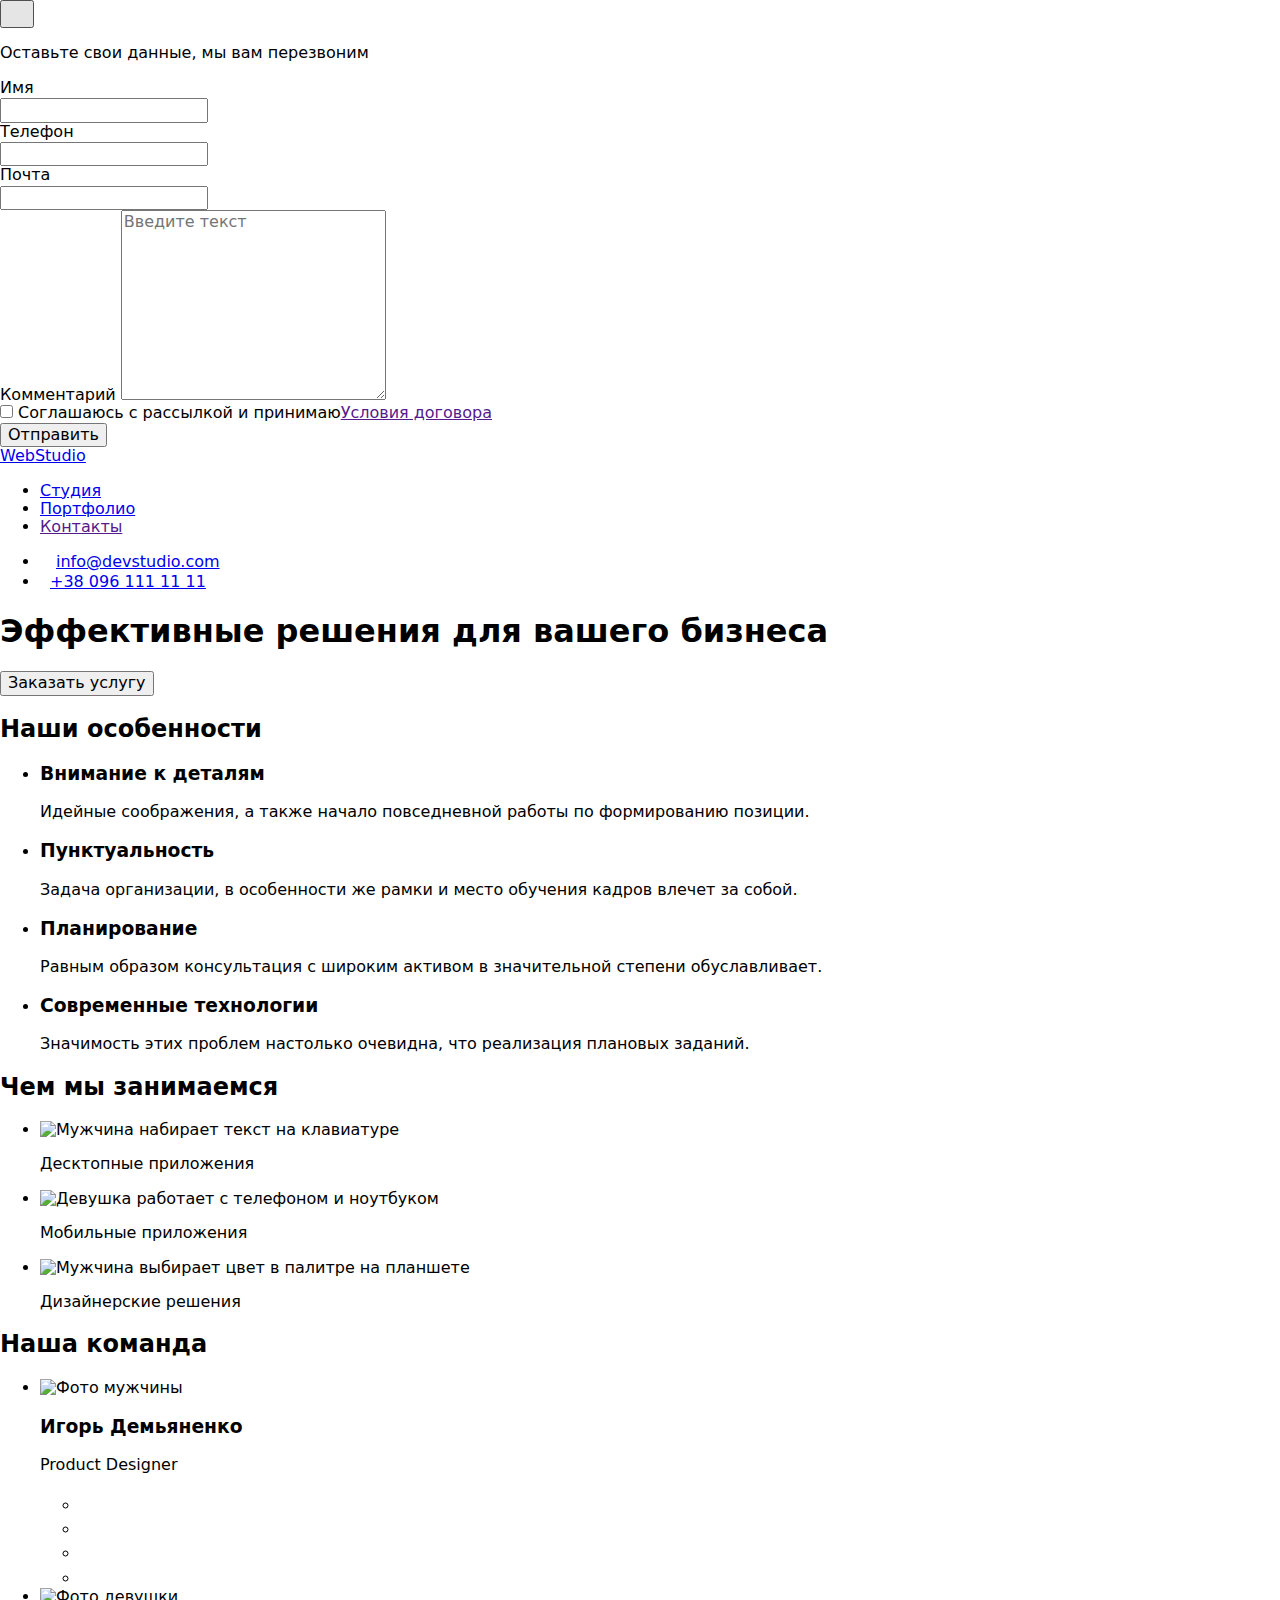
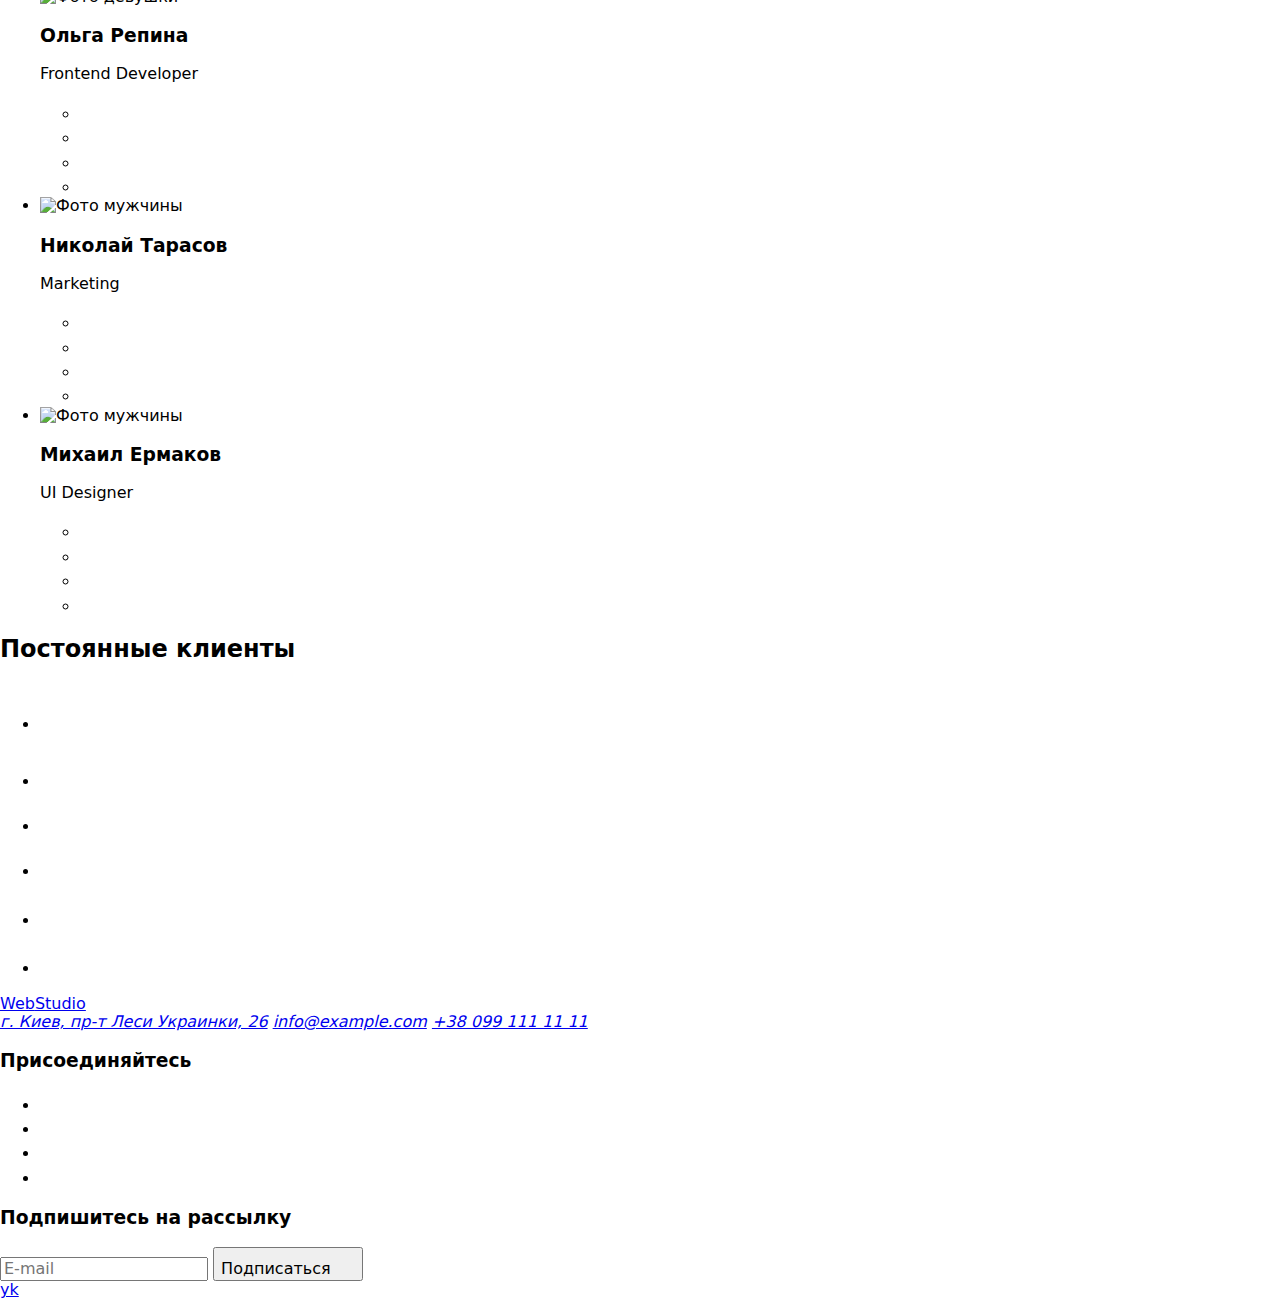
==== index.html @ 89c10aa8 "Add files via upload" ====
<!DOCTYPE html>
<html lang="ru">
  <head>
    <meta charset="UTF-8" />
    <meta http-equiv="X-UA-Compatible" content="IE=edge" />
    <meta name="viewport" content="width=device-width, initial-scale=1.0" />
    <link
      href="https://fonts.googleapis.com/css2?family=Raleway:ital,wght@0,700;1,700&family=Roboto:ital,wght@0,400;0,500;0,700;0,900;1,400;1,500;1,700;1,900&display=swap"
      rel="stylesheet"
    />
    <link
      rel="stylesheet"
      href="https://cdnjs.cloudflare.com/ajax/libs/modern-normalize/1.0.0/modern-normalize.min.css"
    />
    <link rel="stylesheet" href="./css/style.css" />
    <title>WebStudio</title>
  </head>

  <body>
    <div class="backdrop is-hidden" data-modal>
      <div class="modal">
        <button class="modal-button" type="button" data-modal-close>
          <svg class="close-icon" width="18" height="18">
            <use href="./images/modalclose.svg#icon-modalclose-1"></use>
          </svg>
        </button>
        <div class="modal-form-container">
          <p class="modal-form-title">
            Оставьте свои данные, мы вам перезвоним
          </p>
          <form class="modal-form">
            <label
              class="modal-form-name-label modal-form-label"
              for="user-name"
              >Имя</label
            >
            <div class="modal-form-name-input-container">
              <input
                class="modal-form-name-input modal-form-input"
                type="text"
                name="name"
                id="user-name"
                autocomplete="on"
              />
              <svg class="modal-form-name-icon" width="18" height="18">
                <use href="./images/icons.svg#icon-person-black"></use>
              </svg>
            </div>
            <label class="modal-form-tel-label modal-form-label" for="user-tel"
              >Телефон</label
            >
            <div class="modal-form-tel-input-container">
              <input
                class="modal-form-tel-input modal-form-input"
                type="tel"
                name="tel"
                id="user-tel"
                autocomplete="on"
              />
              <svg class="modal-form-tel-icon" width="18" height="18">
                <use href="./images/icons.svg#icon-phone-black"></use>
              </svg>
            </div>
            <label
              class="modal-form-mail-label modal-form-label"
              for="user-mail"
              >Почта</label
            >
            <div class="modal-form-mail-input-container">
              <input
                class="modal-form-mail-input modal-form-input"
                type="email"
                name="email"
                id="user-mail"
                autocomplete="on"
              />
              <svg class="modal-form-mail-icon" width="18" height="18">
                <use href="./images/icons.svg#icon-email-black"></use>
              </svg>
            </div>

            <label
              class="modal-form-comment-label modal-form-label"
              for="user-comment"
              >Комментарий</label
            >
            <textarea
              class="modal-form-comment-area modal-form-input"
              name="comment"
              id="user-comment"
              cols="30"
              rows="10"
              placeholder="Введите текст"
            ></textarea>
            <div class="modal-form-policy-container">
              <input
                class="modal-form-policy-checkbox"
                type="checkbox"
                name="policy"
                id="policy"
              />
              <label class="modal-form-policy-label" for="policy"
                >Соглашаюсь с рассылкой и принимаю<a
                  class="modal-form-policy-link"
                  href=""
                  >Условия договора</a
                ></label
              >
            </div>
            <button class="modal-button-submit" type="submit">Отправить</button>
          </form>
        </div>
      </div>
    </div>
    <!--Header-->
    <header class="top-header">
      <div class="container top-header-container">
        <nav class="nav-position">
          <a class="logo link-decoration" href="./index.html"
            ><span class="logo-web">Web</span>Studio</a
          >

          <ul class="site-nav ul-style">
            <li class="site-nav-item">
              <a
                class="site-nav-link studia-link-menu current link-decoration"
                href="./index.html"
                >Студия</a
              >
            </li>
            <li class="site-nav-item">
              <a
                class="site-nav-link portfolio-link-menu link-decoration"
                href="./portfolio.html"
                >Портфолио</a
              >
            </li>
            <li class="site-nav-item">
              <a
                class="site-nav-link contacts-link-menu link-decoration"
                href=""
                >Контакты</a
              >
            </li>
          </ul>
        </nav>
        <ul class="contacts-header ul-style">
          <li class="contacts-header-item">
            <a
              class="contacts-link link-decoration"
              href="mailto:info@devstudio.com"
              ><svg class="icon-envelope" width="16px" height="12px">
                <use href="./images/icons.svg#icon-envelope"></use></svg
              >info@devstudio.com</a
            >
          </li>
          <li class="contacts-header-item">
            <a class="contacts-link link-decoration" href="tel:+380961111111"
              ><svg class="icon-envelope" width="10px" height="16px">
                <use href="./images/icons.svg#icon-smartphone"></use></svg
              >+38 096 111 11 11</a
            >
          </li>
        </ul>
      </div>
    </header>

    <main>
      <!--Hero-->

      <div class="solutions-format">
        <section class="solutions section">
          <div class="container">
            <h1 class="solutions-title">
              Эффективные решения для вашего бизнеса
            </h1>
            <button class="order-button" type="button" data-modal-open>
              Заказать услугу
            </button>
          </div>
        </section>
      </div>

      <!--Наши особенности-->

      <section class="our-features section">
        <div class="container">
          <!--Скрытый заголовок-->
          <h2 class="hidden-title">Наши особенности</h2>
          <ul class="our-features-list ul-style">
            <li class="features-list-item antenna-icon">
              <h3 class="features-list-title">Внимание к деталям</h3>
              <p class="features-list-description">
                Идейные соображения, а также начало повседневной работы по
                формированию позиции.
              </p>
            </li>
            <li class="features-list-item clock-icon">
              <h3 class="features-list-title">Пунктуальность</h3>
              <p class="features-list-description">
                Задача организации, в особенности же рамки и место обучения
                кадров влечет за собой.
              </p>
            </li>
            <li class="features-list-item diagram-icon">
              <h3 class="features-list-title">Планирование</h3>
              <p class="features-list-description">
                Равным образом консультация с широким активом в значительной
                степени обуславливает.
              </p>
            </li>
            <li class="features-list-item astronaut-icon">
              <h3 class="features-list-title">Современные технологии</h3>
              <p class="features-list-description">
                Значимость этих проблем настолько очевидна, что реализация
                плановых заданий.
              </p>
            </li>
          </ul>
        </div>
      </section>

      <!--Чем мы занимаемся-->
      <section class="we-doing section">
        <div class="container">
          <h2 class="we-doing-title">Чем мы занимаемся</h2>
          <ul class="we-doing-examples ul-style">
            <li class="we-doing-item">
              <img
                class="we-doing-img"
                src="./images/box1.jpg"
                alt="Мужчина набирает текст на клавиатуре"
                width="370"
              />
              <p class="we-doing-label desktop-label">Десктопные приложения</p>
            </li>
            <li class="we-doing-item">
              <img
                class="we-doing-img"
                src="./images/box2.jpg"
                alt="Девушка работает с телефоном и ноутбуком"
                width="370"
              />
              <p class="we-doing-label mobile-label">Мобильные приложения</p>
            </li>
            <li class="we-doing-item">
              <img
                class="we-doing-img"
                src="./images/box3.jpg"
                alt="Мужчина выбирает цвет в палитре на планшете"
                width="370"
              />
              <p class="we-doing-label design-label">Дизайнерские решения</p>
            </li>
          </ul>
        </div>
      </section>

      <!--Наша команда-->
      <section class="our-team section">
        <div class="container">
          <h2 class="our-team-title">Наша команда</h2>

          <ul class="our-team-list ul-style">
            <li class="our-team-item">
              <img
                class="our-team-img"
                src="./images/img1.jpg"
                alt="Фото мужчины"
                width="270"
              />
              <div class="team-person-container">
                <h3 class="team-person">Игорь Демьяненко</h3>
                <p lang="en" class="team-position">Product Designer</p>
              </div>
              <div class="team-social-container">
                <ul class="team-social-list ul-style">
                  <li class="team-social-item">
                    <a class="team-social-link" href=""
                      ><svg class="icon-instagram" width="20px" height="20px">
                        <use
                          href="./images/icons.svg#icon-instagram"
                        ></use></svg
                    ></a>
                  </li>
                  <li class="team-social-item">
                    <a class="team-social-link" href=""
                      ><svg class="icon-twitter" width="20px" height="20px">
                        <use href="./images/icons.svg#icon-twitter"></use></svg
                    ></a>
                  </li>
                  <li class="team-social-item">
                    <a class="team-social-link" href=""
                      ><svg class="icon-facebook" width="20px" height="20px">
                        <use href="./images/icons.svg#icon-facebook"></use></svg
                    ></a>
                  </li>
                  <li class="team-social-item">
                    <a class="team-social-link" href=""
                      ><svg class="icon-linkedin" width="20px" height="20px">
                        <use href="./images/icons.svg#icon-linkedin"></use></svg
                    ></a>
                  </li>
                </ul>
              </div>
            </li>
            <li class="our-team-item">
              <img
                class="our-team-img"
                src="./images/img2.jpg"
                alt="Фото девушки"
                width="270"
              />
              <div class="team-person-container">
                <h3 class="team-person">Ольга Репина</h3>
                <p lang="en" class="team-position">Frontend Developer</p>
              </div>
              <div class="team-social-container">
                <ul class="team-social-list ul-style">
                  <li class="team-social-item">
                    <a class="team-social-link" href=""
                      ><svg class="icon-instagram" width="20px" height="20px">
                        <use
                          href="./images/icons.svg#icon-instagram"
                        ></use></svg
                    ></a>
                  </li>
                  <li class="team-social-item">
                    <a class="team-social-link" href=""
                      ><svg class="icon-twitter" width="20px" height="20px">
                        <use href="./images/icons.svg#icon-twitter"></use></svg
                    ></a>
                  </li>
                  <li class="team-social-item">
                    <a class="team-social-link" href=""
                      ><svg class="icon-facebook" width="20px" height="20px">
                        <use href="./images/icons.svg#icon-facebook"></use></svg
                    ></a>
                  </li>
                  <li class="team-social-item">
                    <a class="team-social-link" href=""
                      ><svg class="icon-linkedin" width="20px" height="20px">
                        <use href="./images/icons.svg#icon-linkedin"></use></svg
                    ></a>
                  </li>
                </ul>
              </div>
            </li>
            <li class="our-team-item">
              <img
                class="our-team-img"
                src="./images/img3.jpg"
                alt="Фото мужчины"
                width="270"
              />
              <div class="team-person-container">
                <h3 class="team-person">Николай Тарасов</h3>
                <p lang="en" class="team-position">Marketing</p>
              </div>
              <div class="team-social-container">
                <ul class="team-social-list ul-style">
                  <li class="team-social-item">
                    <a class="team-social-link" href=""
                      ><svg class="icon-instagram" width="20px" height="20px">
                        <use
                          href="./images/icons.svg#icon-instagram"
                        ></use></svg
                    ></a>
                  </li>
                  <li class="team-social-item">
                    <a class="team-social-link" href=""
                      ><svg class="icon-twitter" width="20px" height="20px">
                        <use href="./images/icons.svg#icon-twitter"></use></svg
                    ></a>
                  </li>
                  <li class="team-social-item">
                    <a class="team-social-link" href=""
                      ><svg class="icon-facebook" width="20px" height="20px">
                        <use href="./images/icons.svg#icon-facebook"></use></svg
                    ></a>
                  </li>
                  <li class="team-social-item">
                    <a class="team-social-link" href=""
                      ><svg class="icon-linkedin" width="20px" height="20px">
                        <use href="./images/icons.svg#icon-linkedin"></use></svg
                    ></a>
                  </li>
                </ul>
              </div>
            </li>
            <li class="our-team-item">
              <img
                class="our-team-img"
                src="./images/img4.jpg"
                alt="Фото мужчины"
                width="270"
              />
              <div class="team-person-container">
                <h3 class="team-person">Михаил Ермаков</h3>
                <p lang="en" class="team-position">UI Designer</p>
              </div>
              <div class="team-social-container">
                <ul class="team-social-list ul-style">
                  <li class="team-social-item">
                    <a class="team-social-link" href=""
                      ><svg class="icon-instagram" width="20px" height="20px">
                        <use
                          href="./images/icons.svg#icon-instagram"
                        ></use></svg
                    ></a>
                  </li>
                  <li class="team-social-item">
                    <a class="team-social-link" href=""
                      ><svg class="icon-twitter" width="20px" height="20px">
                        <use href="./images/icons.svg#icon-twitter"></use></svg
                    ></a>
                  </li>
                  <li class="team-social-item">
                    <a class="team-social-link" href=""
                      ><svg class="icon-facebook" width="20px" height="20px">
                        <use href="./images/icons.svg#icon-facebook"></use></svg
                    ></a>
                  </li>
                  <li class="team-social-item">
                    <a class="team-social-link" href=""
                      ><svg class="icon-linkedin" width="20px" height="20px">
                        <use href="./images/icons.svg#icon-linkedin"></use></svg
                    ></a>
                  </li>
                </ul>
              </div>
            </li>
          </ul>
        </div>
      </section>

      <!-- Постоянные клиенты -->
      <section class="our-clients section">
        <div class="container">
          <h2 class="our-clients-title">Постоянные клиенты</h2>
          <ul class="our-clients-list ul-style">
            <li class="our-clients-item">
              <a class="our-clients-link link-decoration" href=""
                ><svg class="icon-company" width="41px" height="47px">
                  <use href="./images/icons.svg#icon-company"></use></svg
              ></a>
            </li>
            <li class="our-clients-item">
              <a class="our-clients-link link-decoration" href=""
                ><svg class="icon-company2" width="40" height="52">
                  <use href="./images/icons.svg#icon-company2"></use></svg
              ></a>
            </li>
            <li class="our-clients-item">
              <a class="our-clients-link link-decoration" href=""
                ><svg class="icon-company3" width="43" height="41">
                  <use href="./images/icons.svg#icon-company3"></use></svg
              ></a>
            </li>
            <li class="our-clients-item">
              <a class="our-clients-link link-decoration" href=""
                ><svg class="icon-company4" width="84" height="40">
                  <use href="./images/icons.svg#icon-company4"></use></svg
              ></a>
            </li>
            <li class="our-clients-item">
              <a class="our-clients-link link-decoration" href=""
                ><svg class="icon-company5" width="62" height="45">
                  <use href="./images/icons.svg#icon-company5"></use></svg
              ></a>
            </li>
            <li class="our-clients-item">
              <a class="our-clients-link link-decoration" href=""
                ><svg class="icon-company6" width="94" height="44">
                  <use href="./images/icons.svg#icon-company6"></use></svg
              ></a>
            </li>
          </ul>
        </div>
      </section>
    </main>

    <!--Footer-->
    <footer class="page-footer">
      <div class="container flex-footer">
        <div>
          <a class="logo-footer link-decoration" href="./index.html"
            ><span class="logo-web">Web</span>Studio</a
          >
          <address class="adress">
            <!--Ссылка на карту-->
            <a
              class="footer-contacts link-decoration"
              href="https://goo.gl/maps/Xikcf6HpzXLj2j496"
              target="_blank"
              rel="noopener noreferrer"
              >г. Киев, пр-т Леси Украинки, 26</a
            >

            <a
              class="footer-contacts footer-link link-decoration"
              href="mailto:info@example.com"
              >info@example.com</a
            >

            <a
              class="footer-contacts footer-link link-decoration"
              href="tel:+380991111111"
              >+38 099 111 11 11</a
            >
          </address>
        </div>
        <div class="social-footer">
          <h3 class="social-footer-title">Присоединяйтесь</h3>
          <ul class="social-footer-list ul-style">
            <li class="social-footer-item">
              <a class="social-footer-link link-decoration" href=""
                ><svg class="icon-instagram" width="20px" height="20px">
                  <use href="./images/icons.svg#icon-instagram"></use></svg
              ></a>
            </li>
            <li class="social-footer-item">
              <a class="social-footer-link link-decoration" href=""
                ><svg class="icon-twitter" width="20px" height="20px">
                  <use href="./images/icons.svg#icon-twitter"></use></svg
              ></a>
            </li>
            <li class="social-footer-item">
              <a class="social-footer-link link-decoration" href=""
                ><svg class="icon-facebook" width="20px" height="20px">
                  <use href="./images/icons.svg#icon-facebook"></use></svg
              ></a>
            </li>
            <li class="social-footer-item">
              <a class="social-footer-link link-decoration" href=""
                ><svg class="icon-linkedin" width="20px" height="20px">
                  <use href="./images/icons.svg#icon-linkedin"></use></svg
              ></a>
            </li>
          </ul>
        </div>
        <div class="subscribe-footer-container">
          <h3 class="subscribe-footer-title">Подпишитесь на рассылку</h3>
          <div class="subscribe-form-container">
            <form class="subscribe-form">
              <input
                class="subscribe-input-form"
                type="email"
                name="email"
                id="email"
                placeholder="E-mail"
              />
              <button class="subscribe-button" type="submit">
                Подписаться<svg class="icon-send" width="24" height="24">
                  <use href="./images/icons.svg#icon-icon-send"></use>
                </svg>
              </button>
            </form>
          </div>
        </div>
      </div>

      <div class="yk">
        <a
          class="yk-txt"
          href="https://www.instagram.com/y.k.88/"
          target="_blank"
          rel="noopener noreferrer"
          >yk</a
        >
      </div>
    </footer>
    <script src="./js/modal.js"></script>
  </body>
</html>
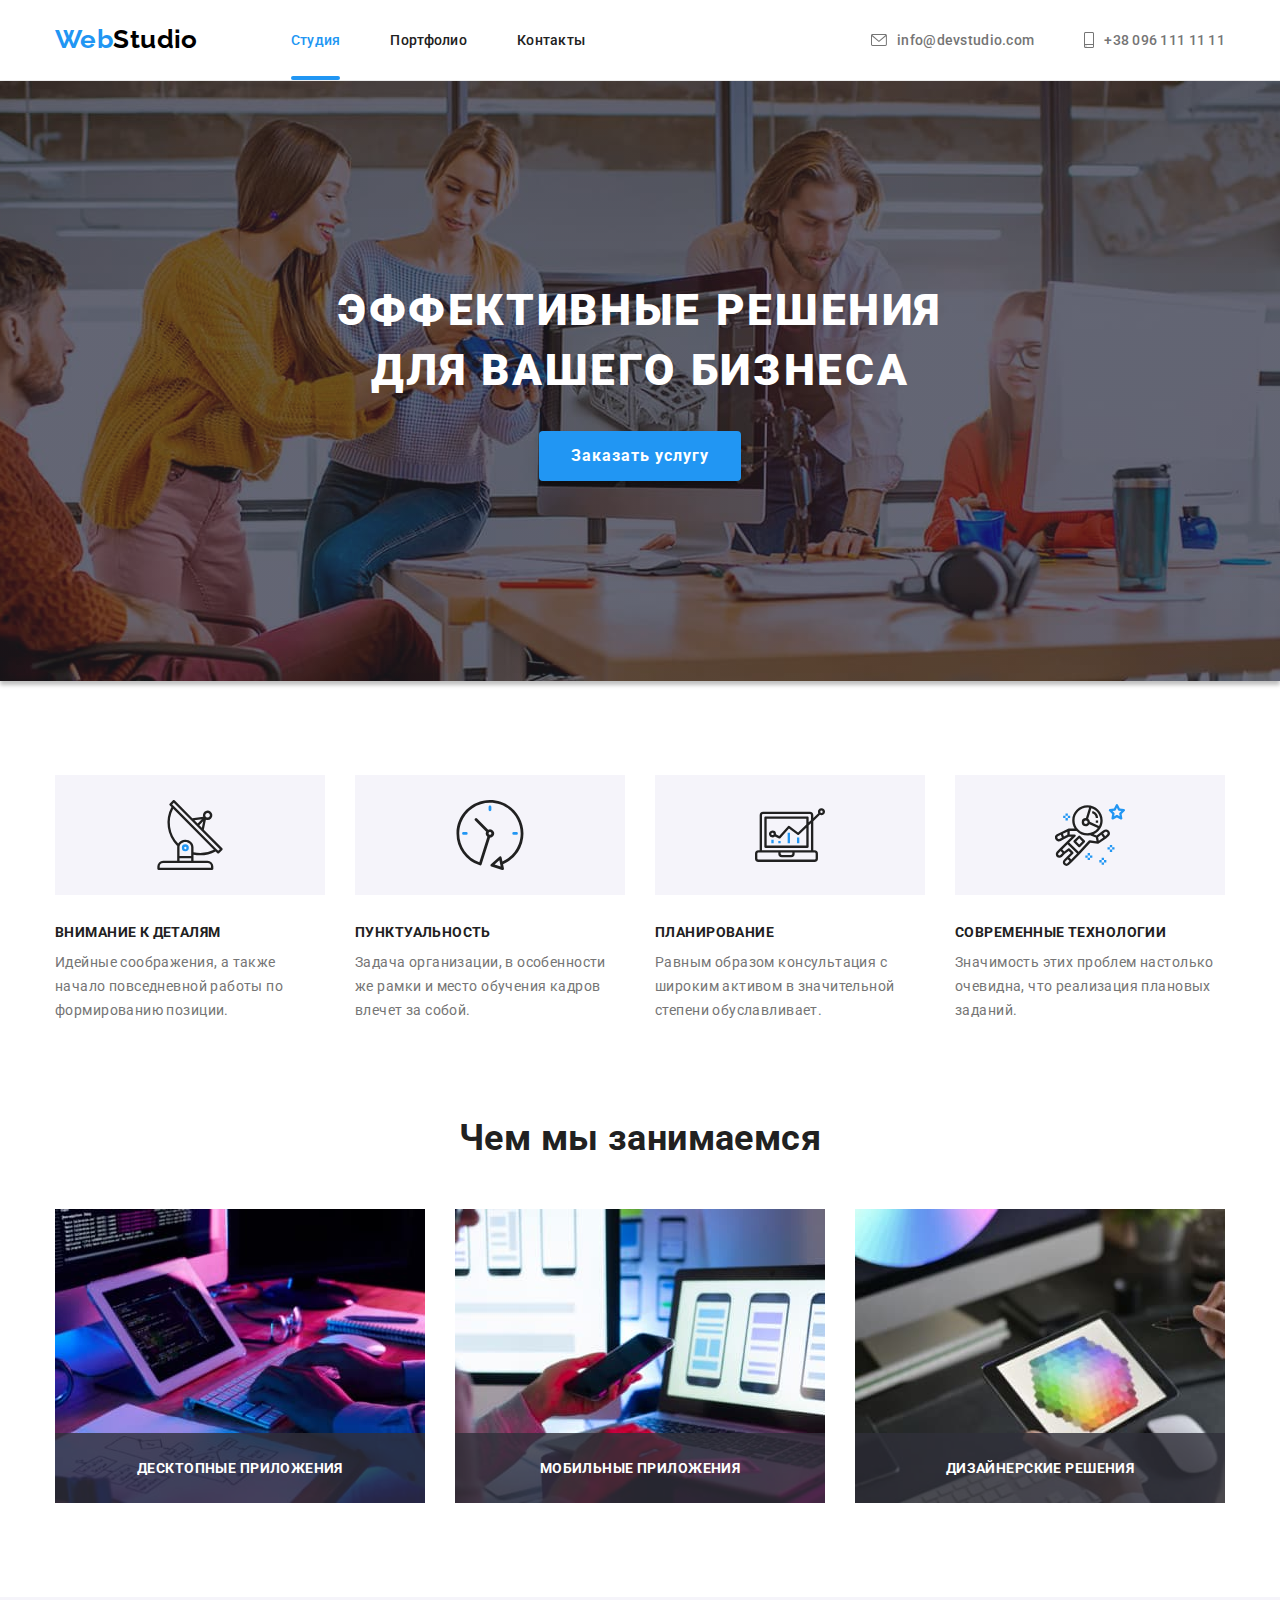
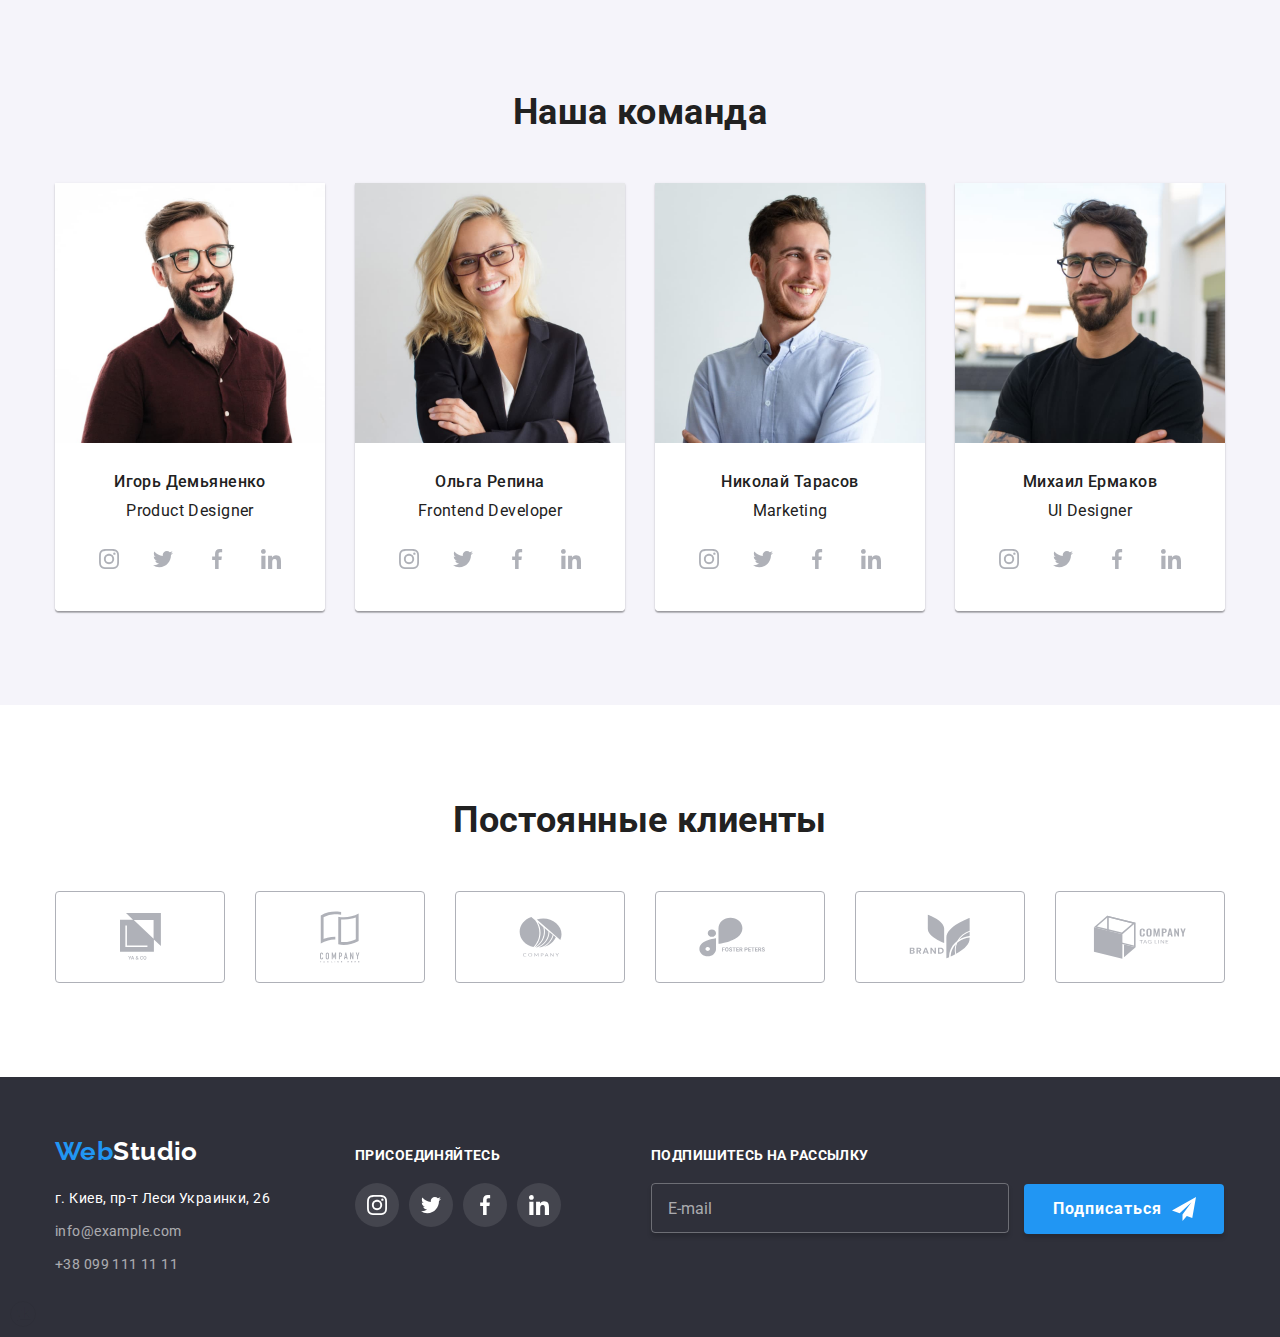
==== commit 53f4eeaf: "Добавляет элементы сасс" ====
--- a/index.html
+++ b/index.html
@@ -19,73 +19,77 @@
   <body>
     <div class="backdrop is-hidden" data-modal>
       <div class="modal">
-        <button class="modal-button" type="button" data-modal-close>
-          <svg class="close-icon" width="18" height="18">
+        <button
+          class="modal-button modal__button"
+          type="button"
+          data-modal-close
+        >
+          <svg class="close-icon modal__icon--close" width="18" height="18">
             <use href="./images/modalclose.svg#icon-modalclose-1"></use>
           </svg>
         </button>
         <div class="modal-form-container">
-          <p class="modal-form-title">
-            Оставьте свои данные, мы вам перезвоним
-          </p>
           <form class="modal-form">
+            <p class="modal-form-title modal-form__title">
+              Оставьте свои данные, мы вам перезвоним
+            </p>
             <label
-              class="modal-form-name-label modal-form-label"
+              class="modal-form-name-label modal-form-label modal-form__label"
               for="user-name"
               >Имя</label
             >
             <div class="modal-form-name-input-container">
               <input
-                class="modal-form-name-input modal-form-input"
+                class="modal-form-name-input modal-form-input modal-form__input"
                 type="text"
                 name="name"
                 id="user-name"
                 autocomplete="on"
               />
-              <svg class="modal-form-name-icon" width="18" height="18">
+              <svg class="modal-form-name-icon modal-form__icon" width="18" height="18">
                 <use href="./images/icons.svg#icon-person-black"></use>
               </svg>
             </div>
-            <label class="modal-form-tel-label modal-form-label" for="user-tel"
+            <label class="modal-form-tel-label modal-form-label modal-form__label" for="user-tel"
               >Телефон</label
             >
             <div class="modal-form-tel-input-container">
               <input
-                class="modal-form-tel-input modal-form-input"
+                class="modal-form-tel-input modal-form-input modal-form__input"
                 type="tel"
                 name="tel"
                 id="user-tel"
                 autocomplete="on"
               />
-              <svg class="modal-form-tel-icon" width="18" height="18">
+              <svg class="modal-form-tel-icon modal-form__icon" width="18" height="18">
                 <use href="./images/icons.svg#icon-phone-black"></use>
               </svg>
             </div>
             <label
-              class="modal-form-mail-label modal-form-label"
+              class="modal-form-mail-label modal-form-label modal-form__label"
               for="user-mail"
               >Почта</label
             >
             <div class="modal-form-mail-input-container">
               <input
-                class="modal-form-mail-input modal-form-input"
+                class="modal-form-mail-input modal-form-input modal-form__input"
                 type="email"
                 name="email"
                 id="user-mail"
                 autocomplete="on"
               />
-              <svg class="modal-form-mail-icon" width="18" height="18">
+              <svg class="modal-form-mail-icon modal-form__icon" width="18" height="18">
                 <use href="./images/icons.svg#icon-email-black"></use>
               </svg>
             </div>
 
             <label
-              class="modal-form-comment-label modal-form-label"
+              class="modal-form-comment-label modal-form-label modal-form__label"
               for="user-comment"
               >Комментарий</label
             >
             <textarea
-              class="modal-form-comment-area modal-form-input"
+              class="modal-form-comment-area modal-form-input modal-form__input"
               name="comment"
               id="user-comment"
               cols="30"
@@ -94,7 +98,7 @@
             ></textarea>
             <div class="modal-form-policy-container">
               <input
-                class="modal-form-policy-checkbox"
+                class="modal-form-policy-checkbox modal-form__input"
                 type="checkbox"
                 name="policy"
                 id="policy"
--- a/css/style.css
+++ b/css/style.css
@@ -0,0 +1,998 @@
+:root {
+  --main-color: #212121;
+  --logoweb: #2196f3;
+  --logo: #000;
+  --secondary-bg-color: #2f303a;
+  --background-color: #ffffff;
+  --text-color: #757575;
+  --secondary-text-color: #ffffff;
+  --text-link-selection: #2196f3;
+  --button: #2196f3;
+  --button-bg: #f5f4fa;
+  --secondary-font-family: 'Raleway', sans-serif;
+}
+
+/* Цвет основного текста  #212121 */
+/* Вторичный цвет текста #757575 #FFFFFF */
+/* Цвет лого #000000 #2196f3 */
+/* Цвет выделения и кнопок #2196f3 */
+.yk {
+  position: absolute;
+  bottom: 10px;
+  left: 10px;
+  display: flex;
+  align-items: center;
+  justify-content: center;
+  width: 26px;
+  height: 26px;
+  background-color: transparent;
+  border-radius: 50%;
+  border: 1px solid rgba(0, 0, 0, 0.03);
+}
+.yk-txt {
+  color: rgba(0, 0, 0, 0.03);
+}
+body {
+  font-family: 'Roboto', sans-serif;
+  color: var(--main-color);
+  font-size: 14px;
+  line-height: 1.17;
+  letter-spacing: 0.03em;
+}
+h1,
+h2,
+h3,
+h4,
+p,
+ul {
+  padding: 0;
+  margin: 0;
+}
+
+.ul-style {
+  list-style: none;
+}
+.link-decoration {
+  text-decoration: none;
+}
+
+.container {
+  width: 1200px;
+  padding-left: 15px;
+  padding-right: 15px;
+  margin: auto auto;
+}
+.section {
+  padding-top: 94px;
+  padding-bottom: 94px;
+}
+
+.hidden-title {
+  display: none;
+}
+@keyframes blue-line-header {
+  0% {
+    opacity: 0;
+  }
+  100% {
+    opacity: 1;
+  }
+}
+/* =================================Секции Header================================== */
+.logo,
+.logo-footer {
+  font-family: var(--secondary-font-family);
+  font-weight: 700;
+  font-size: 26px;
+  line-height: 1.15;
+}
+
+.logo-web {
+  color: var(--logoweb);
+}
+.logo {
+  color: var(--logo);
+  padding-top: 25px;
+  padding-bottom: 25px;
+  margin-right: 93px;
+}
+
+.site-nav-link.current {
+  color: var(--text-link-selection);
+}
+.site-nav-link.studia-link-menu.current::after {
+  content: '';
+  display: block;
+  position: absolute;
+  bottom: 0;
+  left: 0;
+  background-color: var(--text-link-selection);
+  width: 49px;
+  height: 4px;
+  border: 0;
+  border-radius: 2px;
+  animation: blue-line-header 300ms linear;
+}
+.site-nav-link.portfolio-link-menu.current::after {
+  content: '';
+  display: block;
+  position: absolute;
+  bottom: 0;
+  left: 0;
+  background-color: var(--text-link-selection);
+  width: 77px;
+  height: 4px;
+  border: 0;
+  border-radius: 2px;
+  animation: blue-line-header 300ms linear;
+}
+.site-nav-link.contacts-link-menu.current::after {
+  content: '';
+  display: block;
+  position: absolute;
+  bottom: 0;
+  left: 0;
+  background-color: var(--text-link-selection);
+  width: 77px;
+  height: 4px;
+  border: 0;
+  border-radius: 2px;
+  animation: blue-line-header 300ms linear;
+}
+
+.site-nav-link:hover,
+.contacts-link:hover,
+.site-nav-link:focus,
+.contacts-link:focus {
+  color: var(--text-link-selection);
+}
+
+.site-nav-link,
+.contacts-link {
+  font-weight: 500;
+  letter-spacing: 0.02em;
+  transition: color 250ms cubic-bezier(0.4, 0, 0.2, 1);
+}
+.site-nav-link {
+  color: var(--main-color);
+  position: relative;
+}
+
+.contacts-link {
+  color: var(--text-color);
+}
+.top-header {
+  border-bottom: 1px solid #ececec;
+}
+.top-header-container {
+  display: flex;
+  align-items: center;
+}
+.nav-position {
+  display: flex;
+  align-items: center;
+}
+.site-nav {
+  display: flex;
+  align-items: center;
+}
+.site-nav-link {
+  padding-top: 32px;
+  padding-bottom: 32px;
+}
+.contacts-header {
+  display: flex;
+  align-items: center;
+}
+
+.contacts-link {
+  padding-top: 32px;
+  padding-bottom: 32px;
+  display: flex;
+  align-items: center;
+}
+
+.site-nav-item:not(:last-child),
+.contacts-header-item:not(:last-child) {
+  margin-right: 50px;
+}
+.nav-position {
+  margin-right: auto;
+}
+.icon-envelope,
+.icon-smartphone {
+  fill: #757575;
+  margin-right: 10px;
+  transition: fill 250ms cubic-bezier(0.4, 0, 0.2, 1);
+}
+.contacts-link:hover .icon-envelope,
+.contacts-link:focus .icon-envelope,
+.contacts-link:focus .icon-smartphone,
+.contacts-link:hover .icon-smartphone {
+  fill: var(--text-link-selection);
+}
+
+/* ==============================================Footer ===================================*/
+.footer-contacts {
+  color: var(--secondary-text-color);
+  font-style: normal;
+  line-height: 1.71;
+}
+.footer-link {
+  opacity: 60%;
+}
+.page-footer {
+  position: relative;
+  background-color: var(--secondary-bg-color);
+  padding-top: 60px;
+  padding-bottom: 60px;
+}
+.logo-footer {
+  color: var(--secondary-text-color);
+}
+.logo-footer {
+  display: block;
+  margin-bottom: 20px;
+}
+.adress {
+  width: 230px;
+}
+.footer-contacts {
+  display: block;
+}
+.footer-contacts:not(:last-child) {
+  margin-bottom: 9px;
+}
+.social-footer-title,
+.subscribe-footer-title {
+  text-transform: uppercase;
+  color: #ffffff;
+  font-size: 14px;
+  margin-bottom: 20px;
+}
+.social-footer {
+  min-width: 206px;
+  margin-left: 70px;
+  /* padding-top: 12px; */
+}
+.social-footer-list {
+  display: flex;
+}
+.flex-footer {
+  display: flex;
+  align-items: baseline;
+}
+.icon-instagram,
+.icon-twitter,
+.icon-facebook,
+.icon-linkedin {
+  fill: #ffffff;
+}
+
+.social-footer-link {
+  width: 44px;
+  height: 44px;
+  background-color: #ffffff1a;
+  border: 0;
+  border-radius: 50%;
+  display: flex;
+  align-items: center;
+  justify-content: center;
+  transition: background-color 250ms cubic-bezier(0.4, 0, 0.2, 1);
+}
+.social-footer-link:hover,
+.social-footer-link:focus {
+  background-color: #2196f3;
+}
+.social-footer-item:not(:last-child) {
+  margin-right: 10px;
+}
+.subscribe-footer-container {
+  margin-left: 90px;
+}
+.subscribe-input-form {
+  width: 358px;
+  height: 50px;
+  border: 1px solid rgba(255, 255, 255, 0.3);
+  border-radius: 4px;
+  color: var(--secondary-text-color);
+  font-size: 16px;
+  line-height: 1.25;
+  background-color: rgba(33, 150, 243, 0);
+  padding-left: 16px;
+  margin-right: 12px;
+  box-shadow: 0px 4px 4px 0px rgba(0, 0, 0, 0.15);
+}
+.subscribe-input-form::placeholder {
+  color: rgba(255, 255, 255, 0.6);
+}
+.subscribe-input-form:hover,
+.subscribe-input-form:focus {
+  outline: none;
+}
+.subscribe-button {
+  display: inline-flex;
+  align-items: center;
+  justify-content: center;
+  width: 200px;
+  height: 50px;
+  background-color: var(--button);
+  color: var(--secondary-text-color);
+  text-align: center;
+  font-family: Roboto;
+  font-size: 16px;
+  font-weight: 700;
+  line-height: 1.87;
+  letter-spacing: 0.06em;
+  border: 0;
+  border-radius: 4px;
+  box-shadow: 0px 4px 4px 0px rgba(0, 0, 0, 0.15);
+  cursor: pointer;
+  transition: background-color 250ms cubic-bezier(0.4, 0, 0.2, 1);
+}
+.subscribe-button:hover,
+.subscribe-button:focus {
+  background-color: #188ce8;
+}
+.icon-send {
+  fill: rgba(255, 255, 255, 1);
+  margin-left: 10px;
+}
+
+/* ========================================Hero============================================= */
+/* ++++++++++BACKDROP MODAL +++++++++*/
+.backdrop {
+  position: fixed;
+  top: 0;
+  left: 0;
+  width: 100%;
+  height: 100%;
+  background-color: rgba(0, 0, 0, 0.2);
+  z-index: 50;
+  opacity: 1;
+  visibility: visible;
+  pointer-events: auto;
+  transition: opacity 250ms linear, visibility 250ms linear;
+}
+.backdrop.is-hidden {
+  opacity: 0;
+  visibility: hidden;
+  pointer-events: none;
+}
+.close-icon {
+  fill: #000000;
+  transition: fill 250ms cubic-bezier(0.4, 0, 0.2, 1);
+}
+.modal-button {
+  position: absolute;
+  display: flex;
+  align-items: center;
+  justify-content: center;
+  cursor: pointer;
+  border: 1px solid rgba(0, 0, 0, 0.1);
+  background-color: var(--background-color);
+  width: 30px;
+  height: 30px;
+  border-radius: 50%;
+  top: 8px;
+  right: 8px;
+}
+.modal-button:hover .close-icon,
+.modal-button:focus .close-icon {
+  fill: var(--button);
+}
+
+.modal {
+  position: absolute;
+  width: 528px;
+  height: 581px;
+  top: 50%;
+  left: 50%;
+  transform: translate(-50%, -50%);
+  background-color: var(--background-color);
+}
+.modal-form-container {
+  padding: 40px 40px;
+}
+.modal-form-title {
+  font-size: 20px;
+  font-weight: 700;
+  text-align: center;
+  margin-bottom: 12px;
+  width: 448px;
+}
+.modal-form {
+  display: flex;
+  flex-direction: column;
+}
+.modal-form-name-input-container {
+  position: relative;
+}
+.modal-form-name-icon {
+  position: absolute;
+  top: 16px;
+  left: 14px;
+  transition: fill 250ms cubic-bezier(0.4, 0, 0.2, 1);
+}
+.modal-form-input:focus + .modal-form-name-icon,
+.modal-form-input:hover + .modal-form-name-icon {
+  fill: var(--text-link-selection);
+}
+.modal-form-tel-input-container {
+  position: relative;
+}
+.modal-form-tel-icon {
+  position: absolute;
+  top: 16px;
+  left: 14px;
+  transition: fill 250ms cubic-bezier(0.4, 0, 0.2, 1);
+}
+.modal-form-input:focus + .modal-form-tel-icon,
+.modal-form-input:hover + .modal-form-tel-icon {
+  fill: var(--text-link-selection);
+}
+.modal-form-mail-input-container {
+  position: relative;
+}
+.modal-form-mail-icon {
+  position: absolute;
+  top: 16px;
+  left: 14px;
+  transition: fill 250ms cubic-bezier(0.4, 0, 0.2, 1);
+}
+.modal-form-input:focus + .modal-form-mail-icon,
+.modal-form-input:hover + .modal-form-mail-icon {
+  fill: var(--text-link-selection);
+}
+
+.modal-form-name-input,
+.modal-form-tel-input,
+.modal-form-mail-input {
+  width: 448px;
+  height: 40px;
+  margin-top: 4px;
+  margin-bottom: 10px;
+  border: 1px solid rgba(33, 33, 33, 0.2);
+  border-radius: 4px;
+  padding-left: 42px;
+}
+.modal-form-input {
+  cursor: pointer;
+  transition: border 250ms cubic-bezier(0.4, 0, 0.2, 1);
+}
+
+.modal-form-input:focus,
+.modal-form-input:hover {
+  border: 1px solid #2196f3;
+  outline: none;
+}
+
+.modal-form-label {
+  font-size: 12px;
+  letter-spacing: 0.01em;
+  color: rgba(117, 117, 117, 1);
+}
+
+.modal-form-policy-label {
+  line-height: 1.71;
+  color: rgba(117, 117, 117, 1);
+  display: inline-flex;
+  align-items: center;
+  justify-content: center;
+}
+.modal-form-policy-label::before {
+  content: '';
+  display: inline-block;
+  width: 16px;
+  height: 15px;
+  background-image: url(../images/checkbox-empty.svg);
+  margin-right: 7px;
+  cursor: pointer;
+  transition: background-image 50ms cubic-bezier(0.4, 0, 0.2, 1),
+    border-radius 50ms cubic-bezier(0.4, 0, 0.2, 1);
+}
+
+.modal-form-policy-checkbox {
+  -webkit-appearance: none;
+  -moz-appearance: none;
+  appearance: none;
+}
+.modal-form-policy-checkbox:checked + .modal-form-policy-label::before {
+  background-image: url(../images/checkbox-checked.svg);
+  border-radius: 2px;
+}
+.modal-form-policy-container {
+  display: inline-flex;
+  align-items: center;
+  justify-content: center;
+}
+.modal-form-policy-link {
+  line-height: 1.71;
+  color: var(--text-link-selection);
+  margin-left: 3px;
+}
+.modal-form-policy-container {
+  display: inline-flex;
+  align-items: center;
+  justify-content: center;
+}
+
+.modal-form-comment-area {
+  height: 120px;
+  margin-top: 4px;
+  margin-bottom: 20px;
+  border: 1px solid rgba(33, 33, 33, 0.2);
+  border-radius: 4px;
+  padding: 12px 16px;
+  letter-spacing: 0.01em;
+  resize: none;
+}
+.modal-form-comment-area::placeholder {
+  color: rgba(117, 117, 117, 0.5);
+}
+.modal-button-submit {
+  width: 200px;
+  height: 50px;
+  margin: 30px auto;
+  background-color: var(--text-link-selection);
+  border: 0;
+  border-radius: 4px;
+  color: var(--secondary-text-color);
+  font-weight: 700;
+  font-size: 16px;
+  line-height: 1.87;
+  letter-spacing: 0.06em;
+  text-align: center;
+  box-shadow: 0px 4px 4px 0px rgba(0, 0, 0, 0.15);
+  cursor: pointer;
+  transition: background-color 250ms cubic-bezier(0.4, 0, 0.2, 1);
+}
+.modal-button-submit:hover,
+.modal-button-submit:focus {
+  background-color: #188ce8;
+}
+
+/* ++++++++++ END BACKDROP MODAL +++++++++*/
+
+.order-button {
+  color: var(--secondary-text-color);
+  background-color: var(--button);
+  cursor: pointer;
+  min-width: 200px;
+  font-family: 'Roboto', sans-serif;
+  font-weight: 700;
+  font-size: 16px;
+  line-height: 1.87;
+  text-align: center;
+  border: 0px;
+  letter-spacing: 0.06em;
+  border-radius: 4px;
+  padding: 10px 32px;
+  display: inline-block;
+  box-shadow: 0px 4px 4px 0px rgba(0, 0, 0, 0.25);
+  transition: background-color 250ms cubic-bezier(0.4, 0, 0.2, 1);
+}
+
+.order-button:hover,
+.order-button:focus {
+  background-color: #188ce8;
+}
+.solutions-format {
+  background-color: var(--secondary-bg-color);
+  text-align: center;
+}
+
+.solutions {
+  padding-top: 200px;
+  padding-bottom: 200px;
+
+  box-shadow: 0px 4px 4px 0px #00000040;
+  background-image: linear-gradient(
+      to right,
+      rgba(47, 48, 58, 0.4),
+      rgba(47, 48, 58, 0.4)
+    ),
+    url(../images/bghero.jpg);
+  background-repeat: no-repeat;
+  background-position: center;
+  background-size: cover;
+  max-width: 1600px;
+  height: 600px;
+  margin-left: auto;
+  margin-right: auto;
+}
+.solutions-title {
+  font-weight: 900;
+  color: var(--secondary-text-color);
+  font-size: 44px;
+  line-height: 1.36;
+  text-transform: uppercase;
+  letter-spacing: 0.06em;
+  margin-bottom: 30px;
+  width: 696px;
+  margin-left: auto;
+  margin-right: auto;
+  /* -webkit-text-stroke: 1px #000; */
+}
+
+/* =======================================Наши особенности ========================================*/
+.features-list-title {
+  font-size: inherit;
+  line-height: 1.14;
+  text-transform: uppercase;
+  margin-bottom: 10px;
+}
+.features-list-item {
+  width: 270px;
+}
+.features-list-item.antenna-icon::before {
+  content: '';
+  display: block;
+  width: 270px;
+  height: 120px;
+  background-color: #f5f4fa;
+  margin-bottom: 30px;
+  background-image: url(../images/antenna.svg);
+  background-repeat: no-repeat;
+  background-position: center;
+}
+.features-list-item.clock-icon::before {
+  content: '';
+  display: block;
+  width: 270px;
+  height: 120px;
+  background-color: #f5f4fa;
+  margin-bottom: 30px;
+  background-image: url(../images/clock.svg);
+  background-repeat: no-repeat;
+  background-position: center;
+}
+.features-list-item.diagram-icon::before {
+  content: '';
+  display: block;
+  width: 270px;
+  height: 120px;
+  background-color: #f5f4fa;
+  margin-bottom: 30px;
+  background-image: url(../images/diagram.svg);
+  background-repeat: no-repeat;
+  background-position: center;
+}
+.features-list-item.astronaut-icon::before {
+  content: '';
+  display: block;
+  width: 270px;
+  height: 120px;
+  background-color: #f5f4fa;
+  margin-bottom: 30px;
+  background-image: url(../images/astronaut.svg);
+  background-repeat: no-repeat;
+  background-position: center;
+}
+.features-list-item:not(:last-child) {
+  margin-right: 30px;
+}
+.features-list-description {
+  line-height: 1.71;
+  color: var(--text-color);
+}
+.our-features-list {
+  display: flex;
+}
+
+/* =======================================Чем мы занимаемся======================================= */
+.we-doing-title {
+  font-size: 36px;
+  text-align: center;
+  margin-bottom: 50px;
+}
+.we-doing {
+  padding-top: 0;
+}
+.we-doing-examples {
+  display: flex;
+}
+.we-doing-item {
+  position: relative;
+}
+.we-doing-label.desktop-label {
+  position: absolute;
+  color: var(--secondary-text-color);
+  background-color: rgba(47, 48, 58, 0.8);
+  bottom: 0;
+  display: flex;
+  align-items: center;
+  justify-content: center;
+  width: 370px;
+  height: 70px;
+  font-weight: 700;
+  text-transform: uppercase;
+}
+.we-doing-label.mobile-label {
+  position: absolute;
+  color: var(--secondary-text-color);
+  background-color: rgba(47, 48, 58, 0.8);
+  bottom: 0;
+  display: flex;
+  align-items: center;
+  justify-content: center;
+  width: 370px;
+  height: 70px;
+  font-weight: 700;
+  text-transform: uppercase;
+}
+.we-doing-label.design-label {
+  position: absolute;
+  color: var(--secondary-text-color);
+  background-color: rgba(47, 48, 58, 0.8);
+  bottom: 0;
+  display: flex;
+  align-items: center;
+  justify-content: center;
+  width: 370px;
+  height: 70px;
+  font-weight: 700;
+  text-transform: uppercase;
+}
+.we-doing-item:not(:last-child) {
+  margin-right: 30px;
+}
+.we-doing-img {
+  display: block;
+}
+/*============================================ Наша команда============================================= */
+.our-team-title {
+  font-size: 36px;
+  text-align: center;
+  margin-bottom: 50px;
+}
+.our-team-list {
+  display: flex;
+}
+.team-person {
+  font-weight: 500;
+  font-size: 16px;
+  text-align: center;
+  margin-bottom: 10px;
+}
+.team-position {
+  font-size: 16px;
+  text-align: center;
+}
+.our-team-item:not(:last-child) {
+  margin-right: 30px;
+}
+.our-team {
+  background-color: #f5f4fa;
+}
+.our-team-img {
+  display: block;
+}
+.team-person-container {
+  padding-top: 30px;
+  padding-bottom: 16px;
+  background-color: #fff;
+}
+.our-team-item {
+  box-shadow: 0px 1px 3px rgb(0 0 0 / 12%), 0px 1px 1px rgb(0 0 0 / 14%),
+    0px 2px 1px rgb(0 0 0 / 20%);
+  border-radius: 0px 0px 4px 4px;
+}
+.team-social-link .icon-instagram,
+.team-social-link .icon-twitter,
+.team-social-link .icon-facebook,
+.team-social-link .icon-linkedin {
+  fill: #afb1b8;
+  transition: fill 250ms cubic-bezier(0.4, 0, 0.2, 1);
+}
+.team-social-list {
+  display: flex;
+}
+.team-social-link {
+  width: 44px;
+  height: 44px;
+  background-color: #ffffff;
+  border: 0;
+  border-radius: 50%;
+  display: flex;
+  align-items: center;
+  justify-content: center;
+  transition: background-color 250ms cubic-bezier(0.4, 0, 0.2, 1);
+}
+.team-social-link:hover,
+.team-social-link:focus {
+  background-color: #2196f3;
+}
+.team-social-link:hover .icon-instagram,
+.team-social-link:focus .icon-instagram,
+.team-social-link:hover .icon-twitter,
+.team-social-link:focus .icon-twitter,
+.team-social-link:hover .icon-facebook,
+.team-social-link:focus .icon-facebook,
+.team-social-link:hover .icon-linkedin,
+.team-social-link:focus .icon-linkedin {
+  fill: #ffffff;
+}
+.team-social-container {
+  padding: 0 32px 30px;
+  background-color: #fff;
+  border-bottom-right-radius: 4px;
+  border-bottom-left-radius: 4px;
+}
+.team-social-item:not(:last-child) {
+  margin-right: 10px;
+}
+/* -------------------Постоянные клиенты----------------------- */
+.our-clients-list {
+  display: flex;
+  justify-content: center;
+}
+
+.our-clients-link {
+  width: 170px;
+  height: 92px;
+  border: 1px solid rgba(175, 177, 184, 1);
+  border-radius: 4px;
+  display: flex;
+  justify-content: center;
+  align-items: center;
+  cursor: pointer;
+  transition: border 250ms cubic-bezier(0.4, 0, 0.2, 1);
+}
+.our-clients-item:not(:last-child) {
+  margin-right: 30px;
+}
+.our-clients-title {
+  font-size: 36px;
+  text-align: center;
+  margin-bottom: 50px;
+}
+.icon-company,
+.icon-company2,
+.icon-company3,
+.icon-company4,
+.icon-company5,
+.icon-company6 {
+  fill: #afb1b8;
+  transition: fill 250ms cubic-bezier(0.4, 0, 0.2, 1);
+}
+
+.our-clients-link:hover,
+.our-clients-link:focus {
+  border: 1px solid var(--text-link-selection);
+}
+.our-clients-link:hover .icon-company,
+.our-clients-link:hover .icon-company2,
+.our-clients-link:hover .icon-company3,
+.our-clients-link:hover .icon-company4,
+.our-clients-link:hover .icon-company5,
+.our-clients-link:hover .icon-company6,
+.our-clients-link:focus .icon-company,
+.our-clients-link:focus .icon-company2,
+.our-clients-link:focus .icon-company3,
+.our-clients-link:focus .icon-company4,
+.our-clients-link:focus .icon-company5,
+.our-clients-link:focus .icon-company6 {
+  fill: var(--text-link-selection);
+}
+/* ===========================================PORTFOLIO PAGE=========
+================================== */
+
+/* ==========================================Фильтр========================================== */
+.filter-buttons-link {
+  background-color: var(--button-bg);
+  color: var(--main-color);
+  font-family: 'Roboto', sans-serif;
+  font-weight: 500;
+  font-size: 16px;
+  line-height: 1.62;
+  text-align: center;
+  cursor: pointer;
+  border: 0px;
+  letter-spacing: 0.03em;
+  border-radius: 4px;
+  padding: 6px 22px;
+  min-width: 73px;
+  transition: background-color 250ms cubic-bezier(0.4, 0, 0.2, 1),
+    color 250ms cubic-bezier(0.4, 0, 0.2, 1),
+    box-shadow 250ms cubic-bezier(0.4, 0, 0.2, 1);
+}
+.filter-buttons {
+  display: flex;
+  flex-direction: row;
+  justify-content: center;
+  margin-bottom: 50px;
+}
+.filter-buttons-item:not(:last-child) {
+  margin-right: 8px;
+}
+.filter-buttons-link:hover,
+.filter-buttons-link:focus {
+  background-color: var(--button);
+  color: var(--secondary-text-color);
+  box-shadow: 0px 2px 2px 0px rgba(0, 0, 0, 0.12),
+    0px 1px 2px 0px rgba(0, 0, 0, 0.08), 0px 3px 1px 0px rgba(0, 0, 0, 0.1);
+}
+
+/* ========================================Портфолио======================================== */
+
+.portfolio-projects-title {
+  font-size: 18px;
+  line-height: 2;
+  letter-spacing: 0.06em;
+  margin-bottom: 4px;
+  color: var(--main-color);
+}
+.portfolio-projects-description {
+  font-size: 16px;
+  line-height: 1.87;
+  color: var(--text-color);
+}
+
+.portfolio-projects {
+  display: flex;
+  flex-wrap: wrap;
+  margin-right: -30px;
+  margin-bottom: -30px;
+}
+.portfolio-projects-item {
+  flex-basis: calc(100% / 3 - 30px);
+  margin-right: 30px;
+  margin-bottom: 30px;
+  transition: box-shadow 250ms cubic-bezier(0.4, 0, 0.2, 1);
+}
+
+.portfolio-projects-item:hover,
+.portfolio-projects-item:focus {
+  box-shadow: 1px 4px 6px 0px rgba(0, 0, 0, 0.16),
+    0px 4px 4px 0px rgba(0, 0, 0, 0.06), 0px 1px 1px 0px rgba(0, 0, 0, 0.12);
+}
+/* При марджин -30, если убрать нижние два значения, схема не сработала!? */
+/* .portfolio-projects-item:nth-child(3n + 3) {
+  margin-right: 0px;
+}
+.portfolio-projects-item:nth-child(n + 7) {
+  margin-bottom: 0px;
+} */
+.portfolio-photo-caption {
+  padding: 20px 24px;
+  border-bottom: 1px solid #eeeeee;
+  border-right: 1px solid #eeeeee;
+  border-left: 1px solid #eeeeee;
+}
+
+.portfolio-img {
+  display: block;
+}
+.portfolio-overlay-container {
+  position: relative;
+  overflow: hidden;
+}
+.portfolio-overlay {
+  position: absolute;
+  top: 0;
+  left: 0;
+  width: 100%;
+  height: 100%;
+  background-color: rgba(33, 150, 243, 0.9);
+  display: flex;
+  align-items: center;
+  justify-content: center;
+  opacity: 0;
+  transition: opacity 250ms cubic-bezier(0.4, 0, 0.2, 1),
+    transform 250ms cubic-bezier(0.4, 0, 0.2, 1);
+  transform: translateY(100%);
+}
+
+.portfolio-overlay-descriptions {
+  color: var(--secondary-text-color);
+  font-size: 18px;
+  line-height: 1.55;
+  width: 322px;
+  height: 168px;
+}
+.portfolio-projects-item:hover .portfolio-overlay,
+.portfolio-projects-item:focus .portfolio-overlay {
+  opacity: 1;
+  transform: translateY(0);
+}
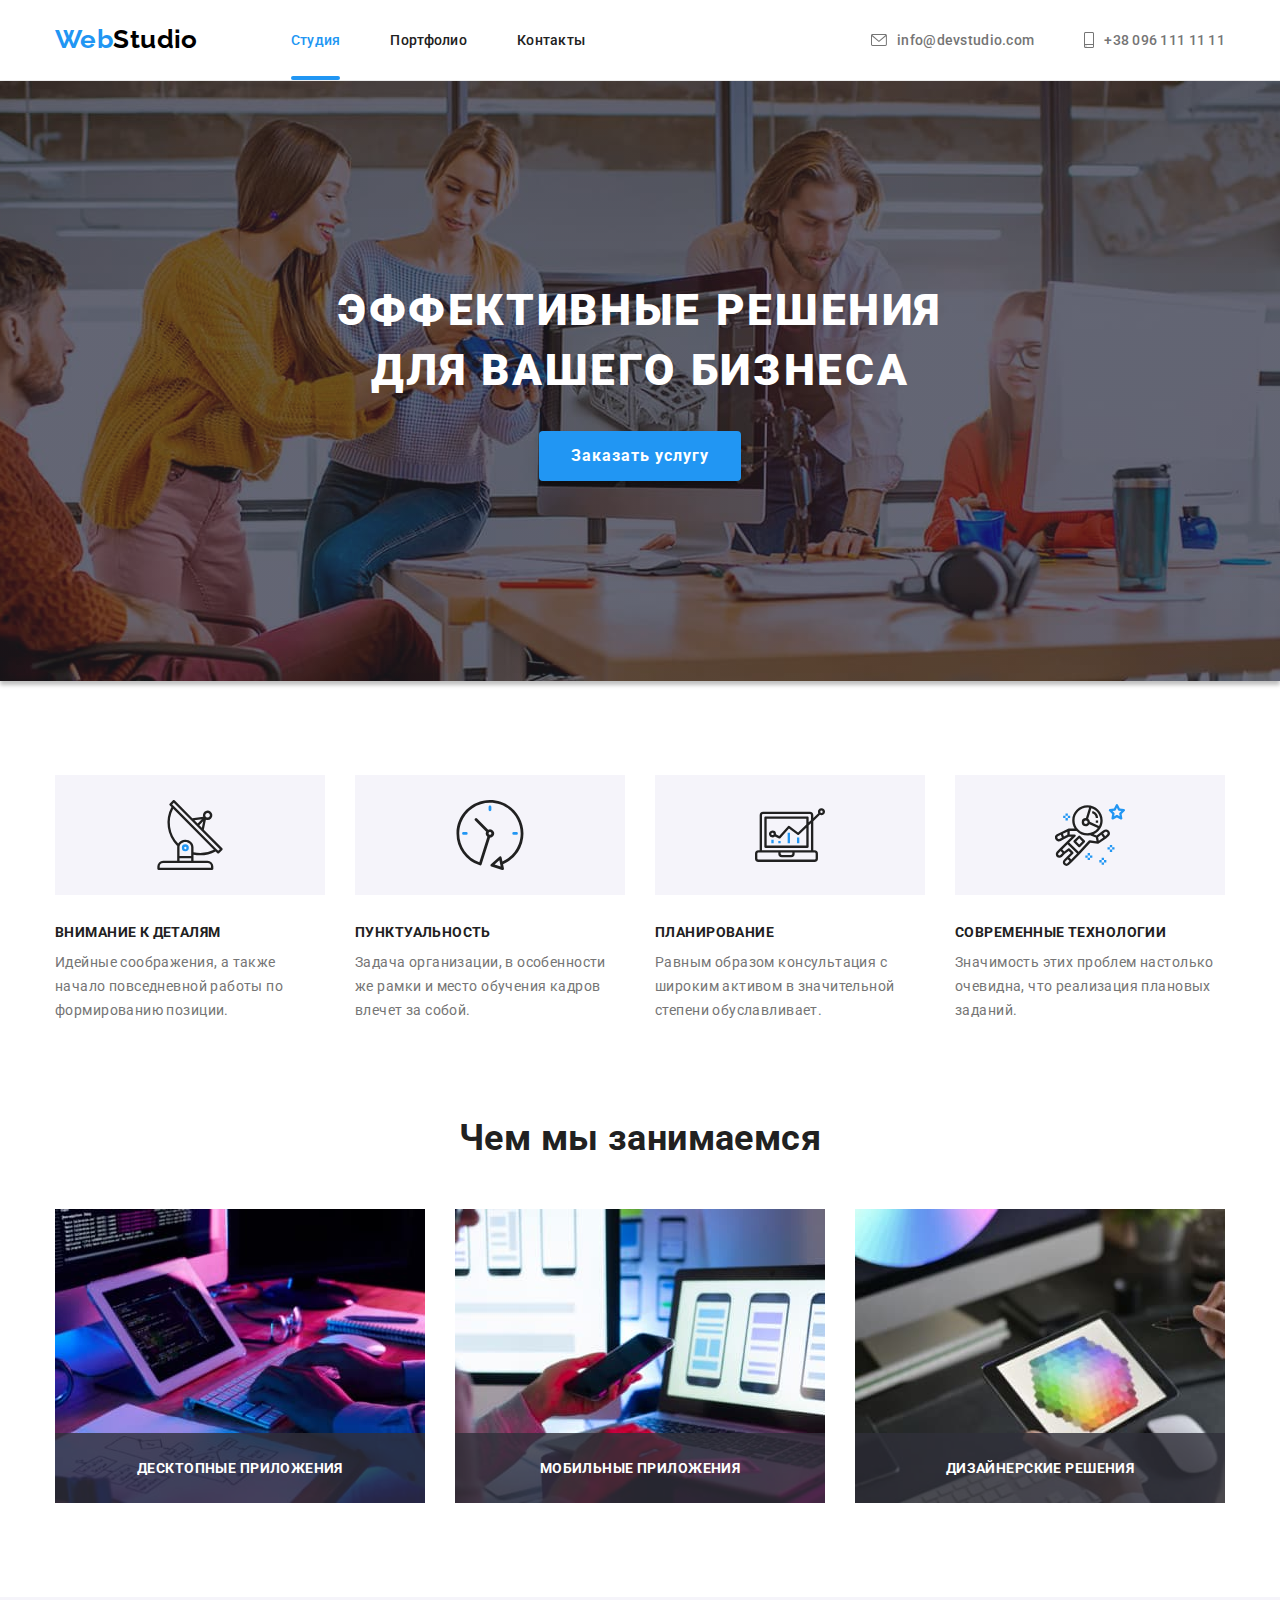
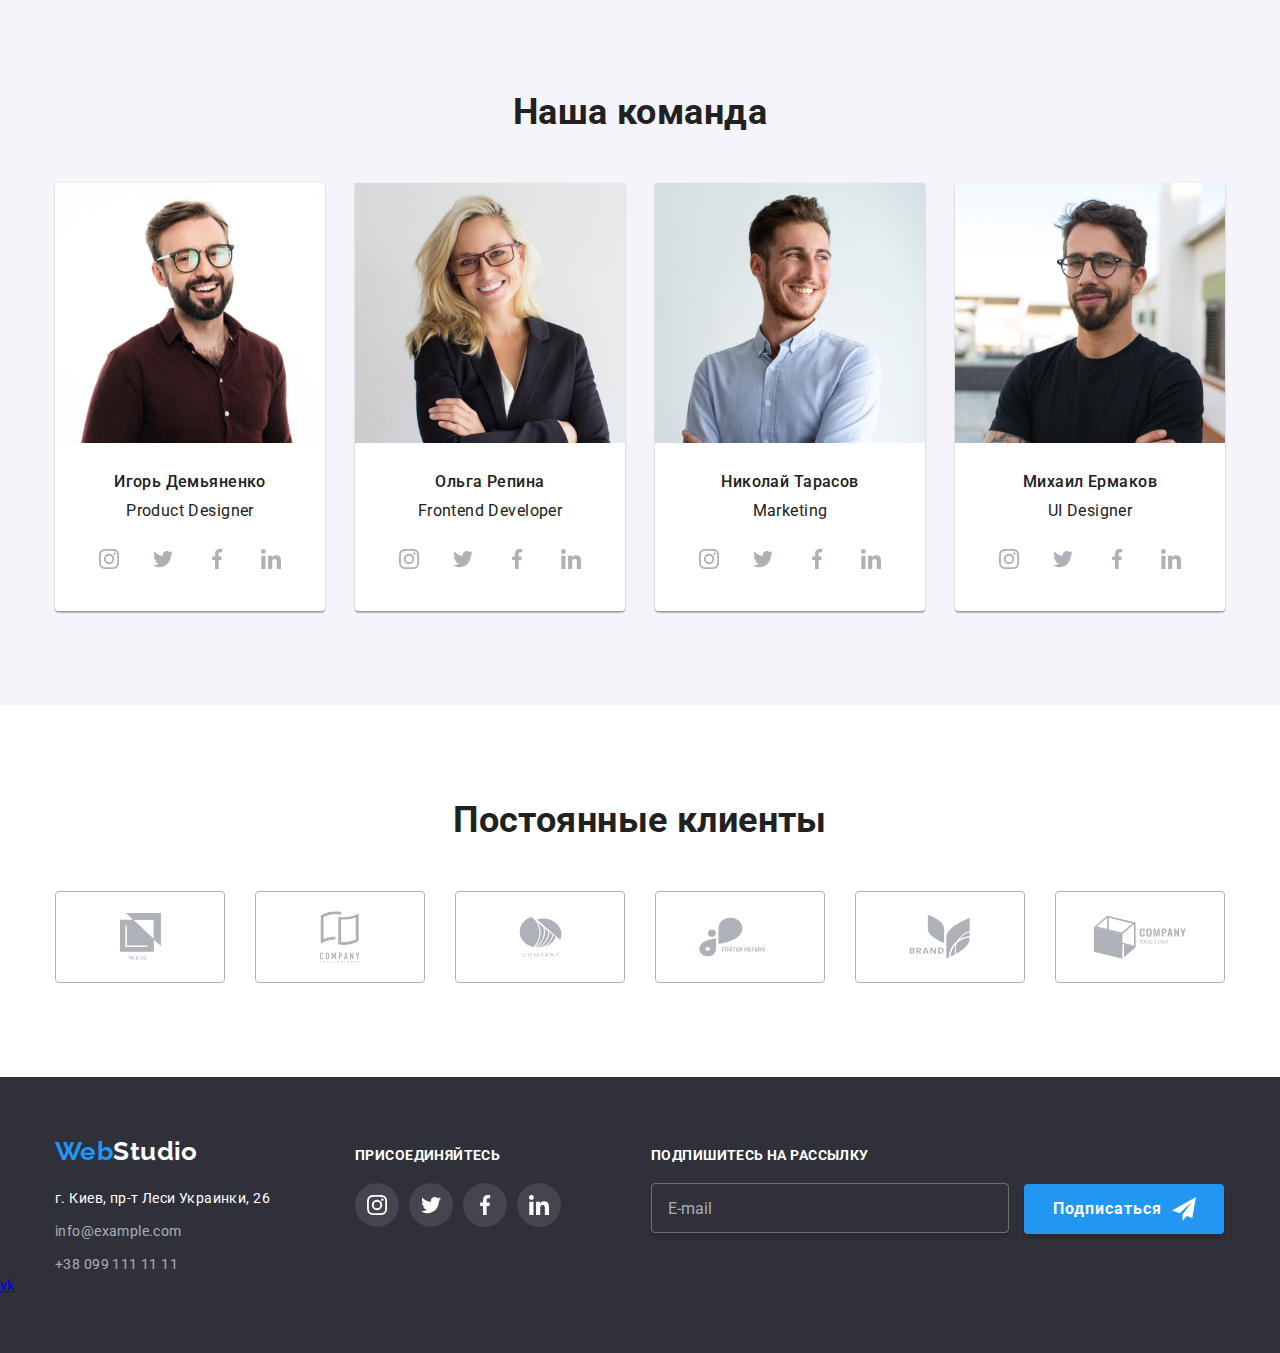
==== commit 5785a12f: "Добавляет сасс и бэм" ====
--- a/index.html
+++ b/index.html
@@ -12,155 +12,170 @@
       rel="stylesheet"
       href="https://cdnjs.cloudflare.com/ajax/libs/modern-normalize/1.0.0/modern-normalize.min.css"
     />
-    <link rel="stylesheet" href="./css/style.css" />
+    <link rel="stylesheet" href="./css/main.min.css" />
+
     <title>WebStudio</title>
   </head>
 
   <body>
     <div class="backdrop is-hidden" data-modal>
       <div class="modal">
-        <button
-          class="modal-button modal__button"
-          type="button"
-          data-modal-close
-        >
-          <svg class="close-icon modal__icon--close" width="18" height="18">
+        <button class="modal__button--close" type="button" data-modal-close>
+          <svg class="modal__icon--close" width="18" height="18">
             <use href="./images/modalclose.svg#icon-modalclose-1"></use>
           </svg>
         </button>
         <div class="modal-form-container">
           <form class="modal-form">
-            <p class="modal-form-title modal-form__title">
+            <p class="modal-form__title">
               Оставьте свои данные, мы вам перезвоним
             </p>
             <label
-              class="modal-form-name-label modal-form-label modal-form__label"
+              class="modal-form__label modal-form__label--name"
               for="user-name"
               >Имя</label
             >
-            <div class="modal-form-name-input-container">
+            <div class="modal-form-container__input--name">
               <input
-                class="modal-form-name-input modal-form-input modal-form__input"
+                class="modal-form__input modal-form__input--name"
                 type="text"
                 name="name"
                 id="user-name"
                 autocomplete="on"
-              />
-              <svg class="modal-form-name-icon modal-form__icon" width="18" height="18">
+                required
+              />
+              <svg class="modal-form__icon--name" width="18" height="18">
                 <use href="./images/icons.svg#icon-person-black"></use>
               </svg>
             </div>
-            <label class="modal-form-tel-label modal-form-label modal-form__label" for="user-tel"
+            <label
+              class="modal-form__label modal-form__label--tel"
+              for="user-tel"
               >Телефон</label
             >
-            <div class="modal-form-tel-input-container">
+            <div class="modal-form-container__input--tel">
               <input
-                class="modal-form-tel-input modal-form-input modal-form__input"
+                class="modal-form__input modal-form__input--tel"
                 type="tel"
                 name="tel"
                 id="user-tel"
                 autocomplete="on"
-              />
-              <svg class="modal-form-tel-icon modal-form__icon" width="18" height="18">
+                placeholder="0971231212"
+                required
+              />
+              <svg class="modal-form__icon--tel" width="18" height="18">
                 <use href="./images/icons.svg#icon-phone-black"></use>
               </svg>
             </div>
             <label
-              class="modal-form-mail-label modal-form-label modal-form__label"
+              class="modal-form__label modal-form__label--mail"
               for="user-mail"
               >Почта</label
             >
-            <div class="modal-form-mail-input-container">
+            <div class="modal-form-container__input--mail">
               <input
-                class="modal-form-mail-input modal-form-input modal-form__input"
+                class="modal-form__input modal-form__input--mail"
                 type="email"
                 name="email"
                 id="user-mail"
                 autocomplete="on"
               />
-              <svg class="modal-form-mail-icon modal-form__icon" width="18" height="18">
+              <svg class="modal-form__icon--mail" width="18" height="18">
                 <use href="./images/icons.svg#icon-email-black"></use>
               </svg>
             </div>
 
             <label
-              class="modal-form-comment-label modal-form-label modal-form__label"
+              class="modal-form__label modal-form__label--comment"
               for="user-comment"
               >Комментарий</label
             >
             <textarea
-              class="modal-form-comment-area modal-form-input modal-form__input"
+              class="modal-form__input modal-form__comment--area"
               name="comment"
               id="user-comment"
               cols="30"
               rows="10"
               placeholder="Введите текст"
             ></textarea>
-            <div class="modal-form-policy-container">
+            <div class="modal-form-container__policy">
               <input
-                class="modal-form-policy-checkbox modal-form__input"
+                class="modal-form__checkbox"
                 type="checkbox"
                 name="policy"
                 id="policy"
-              />
-              <label class="modal-form-policy-label" for="policy"
-                >Соглашаюсь с рассылкой и принимаю<a
-                  class="modal-form-policy-link"
+                required
+              />
+              <label class="modal-form__label--policy" for="policy"
+                >Соглашаюсь с рассылкой и принимаю &nbsp;<a
+                  class="modal-form__link--policy"
                   href=""
                   >Условия договора</a
                 ></label
               >
             </div>
-            <button class="modal-button-submit" type="submit">Отправить</button>
+            <button class="modal__button--submit" type="submit">
+              Отправить
+            </button>
           </form>
         </div>
       </div>
     </div>
     <!--Header-->
-    <header class="top-header">
-      <div class="container top-header-container">
-        <nav class="nav-position">
+    <header class="header">
+      <div class="container header__container">
+        <nav class="navigation">
           <a class="logo link-decoration" href="./index.html"
-            ><span class="logo-web">Web</span>Studio</a
+            ><span class="logo--web">Web</span>Studio</a
           >
 
-          <ul class="site-nav ul-style">
-            <li class="site-nav-item">
+          <ul class="ul-style navigation__list">
+            <li class="navigation__item">
               <a
-                class="site-nav-link studia-link-menu current link-decoration"
+                class="
+                  current
+                  link-decoration
+                  navigation__link navigation__link--studia
+                "
                 href="./index.html"
                 >Студия</a
               >
             </li>
-            <li class="site-nav-item">
+            <li class="navigation__item">
               <a
-                class="site-nav-link portfolio-link-menu link-decoration"
+                class="
+                  link-decoration
+                  navigation__link navigation__link--portfolio
+                "
                 href="./portfolio.html"
                 >Портфолио</a
               >
             </li>
-            <li class="site-nav-item">
+            <li class="navigation__item">
               <a
-                class="site-nav-link contacts-link-menu link-decoration"
+                class="
+                  link-decoration
+                  navigation__link navigation__link--contacts
+                "
                 href=""
                 >Контакты</a
               >
             </li>
           </ul>
         </nav>
-        <ul class="contacts-header ul-style">
-          <li class="contacts-header-item">
+        <ul class="ul-style contacts">
+          <li class="contacts__item">
             <a
-              class="contacts-link link-decoration"
+              class="link-decoration contacts__link"
               href="mailto:info@devstudio.com"
               ><svg class="icon-envelope" width="16px" height="12px">
                 <use href="./images/icons.svg#icon-envelope"></use></svg
               >info@devstudio.com</a
             >
           </li>
-          <li class="contacts-header-item">
-            <a class="contacts-link link-decoration" href="tel:+380961111111"
-              ><svg class="icon-envelope" width="10px" height="16px">
+          <li class="contacts__item">
+            <a class="link-decoration contacts__link" href="tel:+380961111111"
+              ><svg class="icon-smartphone" width="10px" height="16px">
                 <use href="./images/icons.svg#icon-smartphone"></use></svg
               >+38 096 111 11 11</a
             >
@@ -172,13 +187,11 @@
     <main>
       <!--Hero-->
 
-      <div class="solutions-format">
-        <section class="solutions section">
+      <div class="hero__format">
+        <section class="hero section">
           <div class="container">
-            <h1 class="solutions-title">
-              Эффективные решения для вашего бизнеса
-            </h1>
-            <button class="order-button" type="button" data-modal-open>
+            <h1 class="hero__title">Эффективные решения для вашего бизнеса</h1>
+            <button class="hero__button" type="button" data-modal-open>
               Заказать услугу
             </button>
           </div>
@@ -187,35 +200,35 @@
 
       <!--Наши особенности-->
 
-      <section class="our-features section">
+      <section class="features section">
         <div class="container">
           <!--Скрытый заголовок-->
           <h2 class="hidden-title">Наши особенности</h2>
-          <ul class="our-features-list ul-style">
-            <li class="features-list-item antenna-icon">
-              <h3 class="features-list-title">Внимание к деталям</h3>
-              <p class="features-list-description">
+          <ul class="features__list ul-style">
+            <li class="features__item antenna-icon">
+              <h3 class="features__title">Внимание к деталям</h3>
+              <p class="features__description">
                 Идейные соображения, а также начало повседневной работы по
                 формированию позиции.
               </p>
             </li>
-            <li class="features-list-item clock-icon">
-              <h3 class="features-list-title">Пунктуальность</h3>
-              <p class="features-list-description">
+            <li class="features__item clock-icon">
+              <h3 class="features__title">Пунктуальность</h3>
+              <p class="features__description">
                 Задача организации, в особенности же рамки и место обучения
                 кадров влечет за собой.
               </p>
             </li>
-            <li class="features-list-item diagram-icon">
-              <h3 class="features-list-title">Планирование</h3>
-              <p class="features-list-description">
+            <li class="features__item diagram-icon">
+              <h3 class="features__title">Планирование</h3>
+              <p class="features__description">
                 Равным образом консультация с широким активом в значительной
                 степени обуславливает.
               </p>
             </li>
-            <li class="features-list-item astronaut-icon">
-              <h3 class="features-list-title">Современные технологии</h3>
-              <p class="features-list-description">
+            <li class="features__item astronaut-icon">
+              <h3 class="features__title">Современные технологии</h3>
+              <p class="features__description">
                 Значимость этих проблем настолько очевидна, что реализация
                 плановых заданий.
               </p>
@@ -227,80 +240,80 @@
       <!--Чем мы занимаемся-->
       <section class="we-doing section">
         <div class="container">
-          <h2 class="we-doing-title">Чем мы занимаемся</h2>
-          <ul class="we-doing-examples ul-style">
-            <li class="we-doing-item">
-              <img
-                class="we-doing-img"
+          <h2 class="we-doing__title">Чем мы занимаемся</h2>
+          <ul class="we-doing__list ul-style">
+            <li class="we-doing__item">
+              <img
+                class="we-doing__img"
                 src="./images/box1.jpg"
                 alt="Мужчина набирает текст на клавиатуре"
                 width="370"
               />
-              <p class="we-doing-label desktop-label">Десктопные приложения</p>
-            </li>
-            <li class="we-doing-item">
-              <img
-                class="we-doing-img"
+              <p class="we-doing__label desktop-label">Десктопные приложения</p>
+            </li>
+            <li class="we-doing__item">
+              <img
+                class="we-doing__img"
                 src="./images/box2.jpg"
                 alt="Девушка работает с телефоном и ноутбуком"
                 width="370"
               />
-              <p class="we-doing-label mobile-label">Мобильные приложения</p>
-            </li>
-            <li class="we-doing-item">
-              <img
-                class="we-doing-img"
+              <p class="we-doing__label mobile-label">Мобильные приложения</p>
+            </li>
+            <li class="we-doing__item">
+              <img
+                class="we-doing__img"
                 src="./images/box3.jpg"
                 alt="Мужчина выбирает цвет в палитре на планшете"
                 width="370"
               />
-              <p class="we-doing-label design-label">Дизайнерские решения</p>
+              <p class="we-doing__label design-label">Дизайнерские решения</p>
             </li>
           </ul>
         </div>
       </section>
 
       <!--Наша команда-->
-      <section class="our-team section">
+      <section class="team section">
         <div class="container">
-          <h2 class="our-team-title">Наша команда</h2>
-
-          <ul class="our-team-list ul-style">
-            <li class="our-team-item">
-              <img
-                class="our-team-img"
+          <h2 class="team__title">Наша команда</h2>
+
+          <ul class="team__list ul-style">
+            <li class="team__item">
+              <img
+                class="team__img"
                 src="./images/img1.jpg"
                 alt="Фото мужчины"
                 width="270"
               />
-              <div class="team-person-container">
-                <h3 class="team-person">Игорь Демьяненко</h3>
-                <p lang="en" class="team-position">Product Designer</p>
-              </div>
-              <div class="team-social-container">
-                <ul class="team-social-list ul-style">
-                  <li class="team-social-item">
-                    <a class="team-social-link" href=""
+              <div class="team-person">
+                <h3 class="team-person__title">Игорь Демьяненко</h3>
+                <p lang="en" class="team-person__position">Product Designer</p>
+              </div>
+              <div class="team-social">
+                <ul class="team-social__list ul-style">
+                  <li class="team-social__item">
+                    <a class="team-social__link" href=""
                       ><svg class="icon-instagram" width="20px" height="20px">
                         <use
                           href="./images/icons.svg#icon-instagram"
                         ></use></svg
                     ></a>
                   </li>
-                  <li class="team-social-item">
-                    <a class="team-social-link" href=""
+                  <li class="team-social__item">
+                    <a class="team-social__link" href=""
                       ><svg class="icon-twitter" width="20px" height="20px">
                         <use href="./images/icons.svg#icon-twitter"></use></svg
                     ></a>
                   </li>
-                  <li class="team-social-item">
-                    <a class="team-social-link" href=""
+                  <li class="team-social__item">
+                    <a class="team-social__link" href=""
                       ><svg class="icon-facebook" width="20px" height="20px">
                         <use href="./images/icons.svg#icon-facebook"></use></svg
                     ></a>
                   </li>
-                  <li class="team-social-item">
-                    <a class="team-social-link" href=""
+                  <li class="team-social__item">
+                    <a class="team-social__link" href=""
                       ><svg class="icon-linkedin" width="20px" height="20px">
                         <use href="./images/icons.svg#icon-linkedin"></use></svg
                     ></a>
@@ -308,41 +321,43 @@
                 </ul>
               </div>
             </li>
-            <li class="our-team-item">
-              <img
-                class="our-team-img"
+            <li class="team__item">
+              <img
+                class="team__img"
                 src="./images/img2.jpg"
                 alt="Фото девушки"
                 width="270"
               />
-              <div class="team-person-container">
-                <h3 class="team-person">Ольга Репина</h3>
-                <p lang="en" class="team-position">Frontend Developer</p>
-              </div>
-              <div class="team-social-container">
-                <ul class="team-social-list ul-style">
-                  <li class="team-social-item">
-                    <a class="team-social-link" href=""
+              <div class="team-person">
+                <h3 class="team-person__title">Ольга Репина</h3>
+                <p lang="en" class="team-person__position">
+                  Frontend Developer
+                </p>
+              </div>
+              <div class="team-social">
+                <ul class="team-social__list ul-style">
+                  <li class="team-social__item">
+                    <a class="team-social__link" href=""
                       ><svg class="icon-instagram" width="20px" height="20px">
                         <use
                           href="./images/icons.svg#icon-instagram"
                         ></use></svg
                     ></a>
                   </li>
-                  <li class="team-social-item">
-                    <a class="team-social-link" href=""
+                  <li class="team-social__item">
+                    <a class="team-social__link" href=""
                       ><svg class="icon-twitter" width="20px" height="20px">
                         <use href="./images/icons.svg#icon-twitter"></use></svg
                     ></a>
                   </li>
-                  <li class="team-social-item">
-                    <a class="team-social-link" href=""
+                  <li class="team-social__item">
+                    <a class="team-social__link" href=""
                       ><svg class="icon-facebook" width="20px" height="20px">
                         <use href="./images/icons.svg#icon-facebook"></use></svg
                     ></a>
                   </li>
-                  <li class="team-social-item">
-                    <a class="team-social-link" href=""
+                  <li class="team-social__item">
+                    <a class="team-social__link" href=""
                       ><svg class="icon-linkedin" width="20px" height="20px">
                         <use href="./images/icons.svg#icon-linkedin"></use></svg
                     ></a>
@@ -350,41 +365,41 @@
                 </ul>
               </div>
             </li>
-            <li class="our-team-item">
-              <img
-                class="our-team-img"
+            <li class="team__item">
+              <img
+                class="team__img"
                 src="./images/img3.jpg"
                 alt="Фото мужчины"
                 width="270"
               />
-              <div class="team-person-container">
-                <h3 class="team-person">Николай Тарасов</h3>
-                <p lang="en" class="team-position">Marketing</p>
-              </div>
-              <div class="team-social-container">
-                <ul class="team-social-list ul-style">
-                  <li class="team-social-item">
-                    <a class="team-social-link" href=""
+              <div class="team-person">
+                <h3 class="team-person__title">Николай Тарасов</h3>
+                <p lang="en" class="team-person__position">Marketing</p>
+              </div>
+              <div class="team-social">
+                <ul class="team-social__list ul-style">
+                  <li class="team-social__item">
+                    <a class="team-social__link" href=""
                       ><svg class="icon-instagram" width="20px" height="20px">
                         <use
                           href="./images/icons.svg#icon-instagram"
                         ></use></svg
                     ></a>
                   </li>
-                  <li class="team-social-item">
-                    <a class="team-social-link" href=""
+                  <li class="team-social__item">
+                    <a class="team-social__link" href=""
                       ><svg class="icon-twitter" width="20px" height="20px">
                         <use href="./images/icons.svg#icon-twitter"></use></svg
                     ></a>
                   </li>
-                  <li class="team-social-item">
-                    <a class="team-social-link" href=""
+                  <li class="team-social__item">
+                    <a class="team-social__link" href=""
                       ><svg class="icon-facebook" width="20px" height="20px">
                         <use href="./images/icons.svg#icon-facebook"></use></svg
                     ></a>
                   </li>
-                  <li class="team-social-item">
-                    <a class="team-social-link" href=""
+                  <li class="team-social__item">
+                    <a class="team-social__link" href=""
                       ><svg class="icon-linkedin" width="20px" height="20px">
                         <use href="./images/icons.svg#icon-linkedin"></use></svg
                     ></a>
@@ -392,41 +407,41 @@
                 </ul>
               </div>
             </li>
-            <li class="our-team-item">
-              <img
-                class="our-team-img"
+            <li class="team__item">
+              <img
+                class="team__img"
                 src="./images/img4.jpg"
                 alt="Фото мужчины"
                 width="270"
               />
-              <div class="team-person-container">
-                <h3 class="team-person">Михаил Ермаков</h3>
-                <p lang="en" class="team-position">UI Designer</p>
-              </div>
-              <div class="team-social-container">
-                <ul class="team-social-list ul-style">
-                  <li class="team-social-item">
-                    <a class="team-social-link" href=""
+              <div class="team-person">
+                <h3 class="team-person__title">Михаил Ермаков</h3>
+                <p lang="en" class="team-person__position">UI Designer</p>
+              </div>
+              <div class="team-social">
+                <ul class="team-social__list ul-style">
+                  <li class="team-social__item">
+                    <a class="team-social__link" href=""
                       ><svg class="icon-instagram" width="20px" height="20px">
                         <use
                           href="./images/icons.svg#icon-instagram"
                         ></use></svg
                     ></a>
                   </li>
-                  <li class="team-social-item">
-                    <a class="team-social-link" href=""
+                  <li class="team-social__item">
+                    <a class="team-social__link" href=""
                       ><svg class="icon-twitter" width="20px" height="20px">
                         <use href="./images/icons.svg#icon-twitter"></use></svg
                     ></a>
                   </li>
-                  <li class="team-social-item">
-                    <a class="team-social-link" href=""
+                  <li class="team-social__item">
+                    <a class="team-social__link" href=""
                       ><svg class="icon-facebook" width="20px" height="20px">
                         <use href="./images/icons.svg#icon-facebook"></use></svg
                     ></a>
                   </li>
-                  <li class="team-social-item">
-                    <a class="team-social-link" href=""
+                  <li class="team-social__item">
+                    <a class="team-social__link" href=""
                       ><svg class="icon-linkedin" width="20px" height="20px">
                         <use href="./images/icons.svg#icon-linkedin"></use></svg
                     ></a>
@@ -439,42 +454,42 @@
       </section>
 
       <!-- Постоянные клиенты -->
-      <section class="our-clients section">
+      <section class="clients section">
         <div class="container">
-          <h2 class="our-clients-title">Постоянные клиенты</h2>
-          <ul class="our-clients-list ul-style">
-            <li class="our-clients-item">
-              <a class="our-clients-link link-decoration" href=""
+          <h2 class="clients__title">Постоянные клиенты</h2>
+          <ul class="clients__list ul-style">
+            <li class="clients__item">
+              <a class="clients__link link-decoration" href=""
                 ><svg class="icon-company" width="41px" height="47px">
                   <use href="./images/icons.svg#icon-company"></use></svg
               ></a>
             </li>
-            <li class="our-clients-item">
-              <a class="our-clients-link link-decoration" href=""
+            <li class="clients__item">
+              <a class="clients__link link-decoration" href=""
                 ><svg class="icon-company2" width="40" height="52">
                   <use href="./images/icons.svg#icon-company2"></use></svg
               ></a>
             </li>
-            <li class="our-clients-item">
-              <a class="our-clients-link link-decoration" href=""
+            <li class="clients__item">
+              <a class="clients__link link-decoration" href=""
                 ><svg class="icon-company3" width="43" height="41">
                   <use href="./images/icons.svg#icon-company3"></use></svg
               ></a>
             </li>
-            <li class="our-clients-item">
-              <a class="our-clients-link link-decoration" href=""
+            <li class="clients__item">
+              <a class="clients__link link-decoration" href=""
                 ><svg class="icon-company4" width="84" height="40">
                   <use href="./images/icons.svg#icon-company4"></use></svg
               ></a>
             </li>
-            <li class="our-clients-item">
-              <a class="our-clients-link link-decoration" href=""
+            <li class="clients__item">
+              <a class="clients__link link-decoration" href=""
                 ><svg class="icon-company5" width="62" height="45">
                   <use href="./images/icons.svg#icon-company5"></use></svg
               ></a>
             </li>
-            <li class="our-clients-item">
-              <a class="our-clients-link link-decoration" href=""
+            <li class="clients__item">
+              <a class="clients__link link-decoration" href=""
                 ><svg class="icon-company6" width="94" height="44">
                   <use href="./images/icons.svg#icon-company6"></use></svg
               ></a>
@@ -485,16 +500,16 @@
     </main>
 
     <!--Footer-->
-    <footer class="page-footer">
-      <div class="container flex-footer">
+    <footer class="footer">
+      <div class="container footer--flex">
         <div>
           <a class="logo-footer link-decoration" href="./index.html"
-            ><span class="logo-web">Web</span>Studio</a
+            ><span class="logo--web">Web</span>Studio</a
           >
           <address class="adress">
             <!--Ссылка на карту-->
             <a
-              class="footer-contacts link-decoration"
+              class="adress__link link-decoration"
               href="https://goo.gl/maps/Xikcf6HpzXLj2j496"
               target="_blank"
               rel="noopener noreferrer"
@@ -502,59 +517,59 @@
             >
 
             <a
-              class="footer-contacts footer-link link-decoration"
+              class="adress__link adress__link--opacity link-decoration"
               href="mailto:info@example.com"
               >info@example.com</a
             >
 
             <a
-              class="footer-contacts footer-link link-decoration"
+              class="adress__link adress__link--opacity link-decoration"
               href="tel:+380991111111"
               >+38 099 111 11 11</a
             >
           </address>
         </div>
-        <div class="social-footer">
-          <h3 class="social-footer-title">Присоединяйтесь</h3>
-          <ul class="social-footer-list ul-style">
-            <li class="social-footer-item">
-              <a class="social-footer-link link-decoration" href=""
+        <div class="social">
+          <h3 class="social__title">Присоединяйтесь</h3>
+          <ul class="social__list ul-style">
+            <li class="social__item">
+              <a class="social__link link-decoration" href=""
                 ><svg class="icon-instagram" width="20px" height="20px">
                   <use href="./images/icons.svg#icon-instagram"></use></svg
               ></a>
             </li>
-            <li class="social-footer-item">
-              <a class="social-footer-link link-decoration" href=""
+            <li class="social__item">
+              <a class="social__link link-decoration" href=""
                 ><svg class="icon-twitter" width="20px" height="20px">
                   <use href="./images/icons.svg#icon-twitter"></use></svg
               ></a>
             </li>
-            <li class="social-footer-item">
-              <a class="social-footer-link link-decoration" href=""
+            <li class="social__item">
+              <a class="social__link link-decoration" href=""
                 ><svg class="icon-facebook" width="20px" height="20px">
                   <use href="./images/icons.svg#icon-facebook"></use></svg
               ></a>
             </li>
-            <li class="social-footer-item">
-              <a class="social-footer-link link-decoration" href=""
+            <li class="social__item">
+              <a class="social__link link-decoration" href=""
                 ><svg class="icon-linkedin" width="20px" height="20px">
                   <use href="./images/icons.svg#icon-linkedin"></use></svg
               ></a>
             </li>
           </ul>
         </div>
-        <div class="subscribe-footer-container">
-          <h3 class="subscribe-footer-title">Подпишитесь на рассылку</h3>
-          <div class="subscribe-form-container">
-            <form class="subscribe-form">
+        <div class="footer-subscribe">
+          <h3 class="footer-subscribe__title">Подпишитесь на рассылку</h3>
+          <div class="footer-subscribe__container">
+            <form class="footer-subscribe__form">
               <input
-                class="subscribe-input-form"
+                class="footer-subscribe__form--input"
                 type="email"
                 name="email"
                 id="email"
                 placeholder="E-mail"
               />
-              <button class="subscribe-button" type="submit">
+              <button class="footer-subscribe__button" type="submit">
                 Подписаться<svg class="icon-send" width="24" height="24">
                   <use href="./images/icons.svg#icon-icon-send"></use>
                 </svg>
--- a/css/main.min.css
+++ b/css/main.min.css
@@ -0,0 +1,2 @@
+:root{--main-color: #212121;--logoweb: #2196f3;--logo: #000;--secondary-bg-color: #2f303a;--background-color: #ffffff;--text-color: #757575;--secondary-text-color: #ffffff;--text-link-selection: #2196f3;--button: #2196f3;--button-bg: #f5f4fa;--secondary-font-family: 'Raleway', sans-serif}body{font-family:'Roboto', sans-serif;color:var(--main-color);font-size:14px;line-height:1.17;letter-spacing:0.03em}h1,h2,h3,h4,p,ul{padding:0;margin:0}.ul-style{list-style:none}.link-decoration{text-decoration:none}.container{width:1200px;padding-left:15px;padding-right:15px;margin:auto auto}.section{padding-top:94px;padding-bottom:94px}.hidden-title{display:none}@-webkit-keyframes blue-line-header{0%{opacity:0}100%{opacity:1}}@keyframes blue-line-header{0%{opacity:0}100%{opacity:1}}.logo{font-family:var(--secondary-font-family);font-weight:700;font-size:26px;line-height:1.15;color:var(--logo);padding-top:25px;padding-bottom:25px;margin-right:93px}.logo--web{color:var(--logoweb)}.navigation__link,.contacts__link{font-weight:500;letter-spacing:0.02em;-webkit-transition:color 250ms cubic-bezier(0.4, 0, 0.2, 1);transition:color 250ms cubic-bezier(0.4, 0, 0.2, 1)}.navigation__link:hover,.navigation__link:focus,.contacts__link:hover,.contacts__link:focus{color:var(--text-link-selection)}.navigation__link{color:var(--main-color);position:relative}.navigation__link.current{color:var(--text-link-selection)}.navigation__link.navigation__link--studia.current::after{content:'';display:block;position:absolute;bottom:0;left:0;background-color:var(--text-link-selection);width:49px;height:4px;border:0;border-radius:2px;-webkit-animation:blue-line-header 300ms linear;animation:blue-line-header 300ms linear}.navigation__link.navigation__link--portfolio.current::after{content:'';display:block;position:absolute;bottom:0;left:0;background-color:var(--text-link-selection);width:77px;height:4px;border:0;border-radius:2px;-webkit-animation:blue-line-header 300ms linear;animation:blue-line-header 300ms linear}.navigation__link.navigation__link--contacts.current::after{content:'';display:block;position:absolute;bottom:0;left:0;background-color:var(--text-link-selection);width:77px;height:4px;border:0;border-radius:2px;-webkit-animation:blue-line-header 300ms linear;animation:blue-line-header 300ms linear}.header{border-bottom:1px solid #ececec}.header__container{display:-webkit-box;display:-ms-flexbox;display:flex;-webkit-box-align:center;-ms-flex-align:center;align-items:center}.navigation{display:-webkit-box;display:-ms-flexbox;display:flex;-webkit-box-align:center;-ms-flex-align:center;align-items:center;margin-right:auto}.navigation__list{display:-webkit-box;display:-ms-flexbox;display:flex;-webkit-box-align:center;-ms-flex-align:center;align-items:center}.navigation__link{padding-top:32px;padding-bottom:32px}.contacts{display:-webkit-box;display:-ms-flexbox;display:flex;-webkit-box-align:center;-ms-flex-align:center;align-items:center}.contacts__link{padding-top:32px;padding-bottom:32px;display:-webkit-box;display:-ms-flexbox;display:flex;-webkit-box-align:center;-ms-flex-align:center;align-items:center;color:var(--text-color)}.navigation__item:not(:last-child),.contacts__item:not(:last-child){margin-right:50px}.icon-envelope,.icon-smartphone{fill:#757575;margin-right:10px;-webkit-transition:fill 250ms cubic-bezier(0.4, 0, 0.2, 1);transition:fill 250ms cubic-bezier(0.4, 0, 0.2, 1)}.contacts__link:hover .icon-envelope,.contacts__link:focus .icon-envelope,.contacts__link:hover .icon-smartphone,.contacts__link:focus .icon-smartphone{fill:var(--text-link-selection)}.hero__button{color:var(--secondary-text-color);background-color:var(--button);cursor:pointer;min-width:200px;font-family:'Roboto', sans-serif;font-weight:700;font-size:16px;line-height:1.87;text-align:center;border:0px;letter-spacing:0.06em;border-radius:4px;padding:10px 32px;display:inline-block;-webkit-box-shadow:0px 4px 4px 0px rgba(0,0,0,0.25);box-shadow:0px 4px 4px 0px rgba(0,0,0,0.25);-webkit-transition:background-color 250ms cubic-bezier(0.4, 0, 0.2, 1);transition:background-color 250ms cubic-bezier(0.4, 0, 0.2, 1)}.hero__button:hover,.hero__button:focus{background-color:#188ce8}.hero__format{background-color:var(--secondary-bg-color);text-align:center}.hero{padding-top:200px;padding-bottom:200px;-webkit-box-shadow:0px 4px 4px 0px #00000040;box-shadow:0px 4px 4px 0px #00000040;background-image:-webkit-gradient(linear, left top, right top, from(rgba(47,48,58,0.4)), to(rgba(47,48,58,0.4))),url(../images/bghero.jpg);background-image:linear-gradient(to right, rgba(47,48,58,0.4), rgba(47,48,58,0.4)),url(../images/bghero.jpg);background-repeat:no-repeat;background-position:center;background-size:cover;max-width:1600px;height:600px;margin-left:auto;margin-right:auto}.hero__title{font-weight:900;color:var(--secondary-text-color);font-size:44px;line-height:1.36;text-transform:uppercase;letter-spacing:0.06em;margin-bottom:30px;width:696px;margin-left:auto;margin-right:auto}.backdrop{position:fixed;top:0;left:0;width:100%;height:100%;background-color:rgba(0,0,0,0.2);z-index:50;opacity:1;visibility:visible;pointer-events:auto;-webkit-transition:opacity 250ms linear, visibility 250ms linear;transition:opacity 250ms linear, visibility 250ms linear}.backdrop.is-hidden{opacity:0;visibility:hidden;pointer-events:none}.modal__icon--close{fill:#000000;-webkit-transition:fill 250ms cubic-bezier(0.4, 0, 0.2, 1);transition:fill 250ms cubic-bezier(0.4, 0, 0.2, 1)}.modal__button--close:hover .modal__icon--close,.modal__button--close:focus .modal__icon--close{fill:var(--button)}.modal__button--close{position:absolute;display:-webkit-box;display:-ms-flexbox;display:flex;-webkit-box-align:center;-ms-flex-align:center;align-items:center;-webkit-box-pack:center;-ms-flex-pack:center;justify-content:center;cursor:pointer;border:1px solid rgba(0,0,0,0.1);background-color:var(--background-color);width:30px;height:30px;border-radius:50%;top:8px;right:8px}.modal{position:absolute;width:528px;height:581px;top:50%;left:50%;-webkit-transform:translate(-50%, -50%);transform:translate(-50%, -50%);background-color:var(--background-color)}.modal-form-container{padding:40px 40px}.modal-form__title{font-size:20px;font-weight:700;text-align:center;margin-bottom:12px;width:448px}.modal-form{display:-webkit-box;display:-ms-flexbox;display:flex;-webkit-box-orient:vertical;-webkit-box-direction:normal;-ms-flex-direction:column;flex-direction:column}.modal-form-container__input--name{position:relative}.modal-form__icon--name{position:absolute;top:16px;left:14px;-webkit-transition:fill 250ms cubic-bezier(0.4, 0, 0.2, 1);transition:fill 250ms cubic-bezier(0.4, 0, 0.2, 1)}.modal-form__input:focus+.modal-form__icon--name,.modal-form__input:hover+.modal-form__icon--name{fill:var(--text-link-selection)}.modal-form-container__input--tel{position:relative}.modal-form__icon--tel{position:absolute;top:16px;left:14px;-webkit-transition:fill 250ms cubic-bezier(0.4, 0, 0.2, 1);transition:fill 250ms cubic-bezier(0.4, 0, 0.2, 1)}.modal-form__input:focus+.modal-form__icon--tel,.modal-form__input:hover+.modal-form__icon--tel{fill:var(--text-link-selection)}.modal-form-container__input--mail{position:relative}.modal-form__icon--mail{position:absolute;top:16px;left:14px;-webkit-transition:fill 250ms cubic-bezier(0.4, 0, 0.2, 1);transition:fill 250ms cubic-bezier(0.4, 0, 0.2, 1)}.modal-form__input:focus+.modal-form__icon--mail,.modal-form__input:hover+.modal-form__icon--mail{fill:var(--text-link-selection)}.modal-form__input--name,.modal-form__input--tel,.modal-form__input--mail{width:448px;height:40px;margin-top:4px;margin-bottom:10px;border:1px solid rgba(33,33,33,0.2);border-radius:4px;padding-left:42px}.modal-form__input{cursor:pointer;-webkit-transition:border 250ms cubic-bezier(0.4, 0, 0.2, 1);transition:border 250ms cubic-bezier(0.4, 0, 0.2, 1)}.modal-form__input:focus,.modal-form__input:hover{border:1px solid #2196f3;outline:none}.modal-form__label{font-size:12px;letter-spacing:0.01em;color:#757575}.modal-form__label--policy{line-height:1.71;color:#757575;display:-webkit-inline-box;display:-ms-inline-flexbox;display:inline-flex;-webkit-box-align:center;-ms-flex-align:center;align-items:center;-webkit-box-pack:center;-ms-flex-pack:center;justify-content:center}.modal-form__label--policy::before{content:'';display:inline-block;width:16px;height:15px;background-image:url(../images/checkbox-empty.svg);margin-right:7px;cursor:pointer;-webkit-transition:background-image 50ms cubic-bezier(0.4, 0, 0.2, 1),border-radius 50ms cubic-bezier(0.4, 0, 0.2, 1);transition:background-image 50ms cubic-bezier(0.4, 0, 0.2, 1),border-radius 50ms cubic-bezier(0.4, 0, 0.2, 1)}.modal-form__checkbox{-webkit-appearance:none;-moz-appearance:none;appearance:none}.modal-form__checkbox:focus+.modal-form__label--policy::before{outline:2px solid var(--button)}.modal-form__checkbox:checked+.modal-form__label--policy::before{background-image:url(../images/checkbox-checked.svg);border-radius:2px}.modal-form-container__policy{display:-webkit-inline-box;display:-ms-inline-flexbox;display:inline-flex;-webkit-box-align:center;-ms-flex-align:center;align-items:center;-webkit-box-pack:center;-ms-flex-pack:center;justify-content:center}.modal-form__link--policy{line-height:1.71;color:var(--text-link-selection)}.modal-form__comment--area{height:120px;margin-top:4px;margin-bottom:20px;border:1px solid rgba(33,33,33,0.2);border-radius:4px;padding:12px 16px;letter-spacing:0.01em;resize:none}.modal-form__comment--area::-webkit-input-placeholder{color:rgba(117,117,117,0.5)}.modal-form__comment--area:-ms-input-placeholder{color:rgba(117,117,117,0.5)}.modal-form__comment--area::-ms-input-placeholder{color:rgba(117,117,117,0.5)}.modal-form__comment--area::placeholder{color:rgba(117,117,117,0.5)}.modal__button--submit{width:200px;height:50px;margin:30px auto;background-color:var(--text-link-selection);border:0;border-radius:4px;color:var(--secondary-text-color);font-weight:700;font-size:16px;line-height:1.87;letter-spacing:0.06em;text-align:center;-webkit-box-shadow:0px 4px 4px 0px rgba(0,0,0,0.15);box-shadow:0px 4px 4px 0px rgba(0,0,0,0.15);cursor:pointer;-webkit-transition:background-color 250ms cubic-bezier(0.4, 0, 0.2, 1);transition:background-color 250ms cubic-bezier(0.4, 0, 0.2, 1)}.modal__button--submit:hover,.modal__button--submit:focus{background-color:#188ce8}.features__title{font-size:inherit;line-height:1.14;text-transform:uppercase;margin-bottom:10px}.features__item{width:270px}.features__item.antenna-icon::before{content:'';display:block;width:270px;height:120px;background-color:#f5f4fa;margin-bottom:30px;background-image:url(../images/antenna.svg);background-repeat:no-repeat;background-position:center}.features__item.clock-icon::before{content:'';display:block;width:270px;height:120px;background-color:#f5f4fa;margin-bottom:30px;background-image:url(../images/clock.svg);background-repeat:no-repeat;background-position:center}.features__item.diagram-icon::before{content:'';display:block;width:270px;height:120px;background-color:#f5f4fa;margin-bottom:30px;background-image:url(../images/diagram.svg);background-repeat:no-repeat;background-position:center}.features__item.astronaut-icon::before{content:'';display:block;width:270px;height:120px;background-color:#f5f4fa;margin-bottom:30px;background-image:url(../images/astronaut.svg);background-repeat:no-repeat;background-position:center}.features__item:not(:last-child){margin-right:30px}.features__description{line-height:1.71;color:var(--text-color)}.features__list{display:-webkit-box;display:-ms-flexbox;display:flex}.we-doing__title{font-size:36px;text-align:center;margin-bottom:50px}.we-doing{padding-top:0}.we-doing__list{display:-webkit-box;display:-ms-flexbox;display:flex}.we-doing__item{position:relative}.we-doing__item:not(:last-child){margin-right:30px}.we-doing__label.desktop-label{position:absolute;color:var(--secondary-text-color);background-color:rgba(47,48,58,0.8);bottom:0;display:-webkit-box;display:-ms-flexbox;display:flex;-webkit-box-align:center;-ms-flex-align:center;align-items:center;-webkit-box-pack:center;-ms-flex-pack:center;justify-content:center;width:370px;height:70px;font-weight:700;text-transform:uppercase}.we-doing__label.mobile-label{position:absolute;color:var(--secondary-text-color);background-color:rgba(47,48,58,0.8);bottom:0;display:-webkit-box;display:-ms-flexbox;display:flex;-webkit-box-align:center;-ms-flex-align:center;align-items:center;-webkit-box-pack:center;-ms-flex-pack:center;justify-content:center;width:370px;height:70px;font-weight:700;text-transform:uppercase}.we-doing__label.design-label{position:absolute;color:var(--secondary-text-color);background-color:rgba(47,48,58,0.8);bottom:0;display:-webkit-box;display:-ms-flexbox;display:flex;-webkit-box-align:center;-ms-flex-align:center;align-items:center;-webkit-box-pack:center;-ms-flex-pack:center;justify-content:center;width:370px;height:70px;font-weight:700;text-transform:uppercase}.we-doing__img{display:block}.team__title{font-size:36px;text-align:center;margin-bottom:50px}.team__list{display:-webkit-box;display:-ms-flexbox;display:flex}.team-person__title{font-weight:500;font-size:16px;text-align:center;margin-bottom:10px}.team-person__position{font-size:16px;text-align:center}.team{background-color:#f5f4fa}.team__img{display:block}.team-person{padding-top:30px;padding-bottom:16px;background-color:#fff}.team__item{-webkit-box-shadow:0px 2px 1px 0px rgba(0,0,0,0.2),0px 1px 1px 0px rgba(0,0,0,0.14),0px 1px 3px 0px rgba(0,0,0,0.12);box-shadow:0px 2px 1px 0px rgba(0,0,0,0.2),0px 1px 1px 0px rgba(0,0,0,0.14),0px 1px 3px 0px rgba(0,0,0,0.12);border-radius:0px 0px 4px 4px}.team__item:not(:last-child){margin-right:30px}.team-social__list{display:-webkit-box;display:-ms-flexbox;display:flex}.team-social__link{width:44px;height:44px;background-color:#ffffff;border:0;border-radius:50%;display:-webkit-box;display:-ms-flexbox;display:flex;-webkit-box-align:center;-ms-flex-align:center;align-items:center;-webkit-box-pack:center;-ms-flex-pack:center;justify-content:center;-webkit-transition:background-color 250ms cubic-bezier(0.4, 0, 0.2, 1);transition:background-color 250ms cubic-bezier(0.4, 0, 0.2, 1)}.team-social__link:hover,.team-social__link:focus{background-color:#2196f3}.team-social__link .icon-instagram,.team-social__link .icon-twitter,.team-social__link .icon-facebook,.team-social__link .icon-linkedin{fill:#afb1b8;-webkit-transition:fill 250ms cubic-bezier(0.4, 0, 0.2, 1);transition:fill 250ms cubic-bezier(0.4, 0, 0.2, 1)}.team-social__link:hover .icon-instagram,.team-social__link:focus .icon-instagram,.team-social__link:hover .icon-twitter,.team-social__link:focus .icon-twitter,.team-social__link:hover .icon-facebook,.team-social__link:focus .icon-facebook,.team-social__link:hover .icon-linkedin,.team-social__link:focus .icon-linkedin{fill:#ffffff}.team-social{padding:0 32px 30px;background-color:#fff;border-bottom-right-radius:4px;border-bottom-left-radius:4px}.team-social__item:not(:last-child){margin-right:10px}.clients__list{display:-webkit-box;display:-ms-flexbox;display:flex;-webkit-box-pack:center;-ms-flex-pack:center;justify-content:center}.clients__link{width:170px;height:92px;border:1px solid #afb1b8;border-radius:4px;display:-webkit-box;display:-ms-flexbox;display:flex;-webkit-box-pack:center;-ms-flex-pack:center;justify-content:center;-webkit-box-align:center;-ms-flex-align:center;align-items:center;cursor:pointer;-webkit-transition:border 250ms cubic-bezier(0.4, 0, 0.2, 1);transition:border 250ms cubic-bezier(0.4, 0, 0.2, 1)}.clients__link:hover,.clients__link:focus{border:1px solid var(--text-link-selection)}.clients__item:not(:last-child){margin-right:30px}.clients__title{font-size:36px;text-align:center;margin-bottom:50px}.icon-company,.icon-company2,.icon-company3,.icon-company4,.icon-company5,.icon-company6{fill:#afb1b8;-webkit-transition:fill 250ms cubic-bezier(0.4, 0, 0.2, 1);transition:fill 250ms cubic-bezier(0.4, 0, 0.2, 1)}.clients__link:hover .icon-company,.clients__link:focus .icon-company,.clients__link:hover .icon-company2,.clients__link:focus .icon-company2,.clients__link:hover .icon-company3,.clients__link:focus .icon-company3,.clients__link:hover .icon-company4,.clients__link:focus .icon-company4,.clients__link:hover .icon-company5,.clients__link:focus .icon-company5,.clients__link:hover .icon-company6,.clients__link:focus .icon-company6{fill:var(--text-link-selection)}.adress__link{color:var(--secondary-text-color);font-style:normal;line-height:1.71}.adress__link--opacity{opacity:60%}.footer{position:relative;background-color:var(--secondary-bg-color);padding-top:60px;padding-bottom:60px}.footer--flex{display:-webkit-box;display:-ms-flexbox;display:flex;-webkit-box-align:baseline;-ms-flex-align:baseline;align-items:baseline}.logo-footer{color:var(--secondary-text-color);display:block;margin-bottom:20px;font-family:var(--secondary-font-family);font-weight:700;font-size:26px;line-height:1.15}.adress{width:230px}.adress__link{display:block}.adress__link:not(:last-child){margin-bottom:9px}.social__title,.footer-subscribe__title{text-transform:uppercase;color:#ffffff;font-size:14px;margin-bottom:20px}.social{min-width:206px;margin-left:70px}.social__list{display:-webkit-box;display:-ms-flexbox;display:flex}.icon-instagram,.icon-twitter,.icon-facebook,.icon-linkedin{fill:#ffffff}.social__link{width:44px;height:44px;background-color:#ffffff1a;border:0;border-radius:50%;display:-webkit-box;display:-ms-flexbox;display:flex;-webkit-box-align:center;-ms-flex-align:center;align-items:center;-webkit-box-pack:center;-ms-flex-pack:center;justify-content:center;-webkit-transition:background-color 250ms cubic-bezier(0.4, 0, 0.2, 1);transition:background-color 250ms cubic-bezier(0.4, 0, 0.2, 1)}.social__link:hover,.social__link:focus{background-color:#2196f3}.social__item:not(:last-child){margin-right:10px}.footer-subscribe{margin-left:90px}.footer-subscribe__form--input{width:358px;height:50px;border:1px solid rgba(255,255,255,0.3);border-radius:4px;color:var(--secondary-text-color);font-size:16px;line-height:1.25;background-color:rgba(33,150,243,0);padding-left:16px;margin-right:12px;-webkit-box-shadow:0px 4px 4px 0px rgba(0,0,0,0.15);box-shadow:0px 4px 4px 0px rgba(0,0,0,0.15)}.footer-subscribe__form--input::-webkit-input-placeholder{color:rgba(255,255,255,0.6)}.footer-subscribe__form--input:-ms-input-placeholder{color:rgba(255,255,255,0.6)}.footer-subscribe__form--input::-ms-input-placeholder{color:rgba(255,255,255,0.6)}.footer-subscribe__form--input::placeholder{color:rgba(255,255,255,0.6)}.footer-subscribe__form--input:hover,.footer-subscribe__form--input:focus{outline:none}.footer-subscribe__button{display:-webkit-inline-box;display:-ms-inline-flexbox;display:inline-flex;-webkit-box-align:center;-ms-flex-align:center;align-items:center;-webkit-box-pack:center;-ms-flex-pack:center;justify-content:center;width:200px;height:50px;background-color:var(--button);color:var(--secondary-text-color);text-align:center;font-family:Roboto;font-size:16px;font-weight:700;line-height:1.87;letter-spacing:0.06em;border:0;border-radius:4px;-webkit-box-shadow:0px 4px 4px 0px rgba(0,0,0,0.15);box-shadow:0px 4px 4px 0px rgba(0,0,0,0.15);cursor:pointer;-webkit-transition:background-color 250ms cubic-bezier(0.4, 0, 0.2, 1);transition:background-color 250ms cubic-bezier(0.4, 0, 0.2, 1)}.footer-subscribe__button:hover,.footer-subscribe__button:focus{background-color:#188ce8}.icon-send{fill:#fff;margin-left:10px}.filter__button{background-color:var(--button-bg);color:var(--main-color);font-family:'Roboto', sans-serif;font-weight:500;font-size:16px;line-height:1.62;text-align:center;cursor:pointer;border:0px;letter-spacing:0.03em;border-radius:4px;padding:6px 22px;min-width:73px;-webkit-transition:background-color 250ms cubic-bezier(0.4, 0, 0.2, 1),color 250ms cubic-bezier(0.4, 0, 0.2, 1),-webkit-box-shadow 250ms cubic-bezier(0.4, 0, 0.2, 1);transition:background-color 250ms cubic-bezier(0.4, 0, 0.2, 1),color 250ms cubic-bezier(0.4, 0, 0.2, 1),-webkit-box-shadow 250ms cubic-bezier(0.4, 0, 0.2, 1);transition:background-color 250ms cubic-bezier(0.4, 0, 0.2, 1),color 250ms cubic-bezier(0.4, 0, 0.2, 1),box-shadow 250ms cubic-bezier(0.4, 0, 0.2, 1);transition:background-color 250ms cubic-bezier(0.4, 0, 0.2, 1),color 250ms cubic-bezier(0.4, 0, 0.2, 1),box-shadow 250ms cubic-bezier(0.4, 0, 0.2, 1),-webkit-box-shadow 250ms cubic-bezier(0.4, 0, 0.2, 1)}.filter__button:hover,.filter__button:focus{background-color:var(--button);color:var(--secondary-text-color);-webkit-box-shadow:0px 2px 2px 0px rgba(0,0,0,0.12),0px 1px 2px 0px rgba(0,0,0,0.08),0px 3px 1px 0px rgba(0,0,0,0.1);box-shadow:0px 2px 2px 0px rgba(0,0,0,0.12),0px 1px 2px 0px rgba(0,0,0,0.08),0px 3px 1px 0px rgba(0,0,0,0.1)}.filter__list{display:-webkit-box;display:-ms-flexbox;display:flex;-webkit-box-orient:horizontal;-webkit-box-direction:normal;-ms-flex-direction:row;flex-direction:row;-webkit-box-pack:center;-ms-flex-pack:center;justify-content:center;margin-bottom:50px}.filter__item:not(:last-child){margin-right:8px}.portfolio__title{font-size:18px;line-height:2;letter-spacing:0.06em;margin-bottom:4px;color:var(--main-color)}.portfolio__description{font-size:16px;line-height:1.87;color:var(--text-color)}.portfolio__list{display:-webkit-box;display:-ms-flexbox;display:flex;-ms-flex-wrap:wrap;flex-wrap:wrap;margin-right:-30px;margin-bottom:-30px}.portfolio__item{-ms-flex-preferred-size:calc(100% / 3 - 30px);flex-basis:calc(100% / 3 - 30px);margin-right:30px;margin-bottom:30px;-webkit-transition:-webkit-box-shadow 250ms cubic-bezier(0.4, 0, 0.2, 1);transition:-webkit-box-shadow 250ms cubic-bezier(0.4, 0, 0.2, 1);transition:box-shadow 250ms cubic-bezier(0.4, 0, 0.2, 1);transition:box-shadow 250ms cubic-bezier(0.4, 0, 0.2, 1), -webkit-box-shadow 250ms cubic-bezier(0.4, 0, 0.2, 1)}.portfolio__item:hover,.portfolio__item:focus{-webkit-box-shadow:1px 4px 6px 0px rgba(0,0,0,0.16),0px 4px 4px 0px rgba(0,0,0,0.06),0px 1px 1px 0px rgba(0,0,0,0.12);box-shadow:1px 4px 6px 0px rgba(0,0,0,0.16),0px 4px 4px 0px rgba(0,0,0,0.06),0px 1px 1px 0px rgba(0,0,0,0.12)}.portfolio-photo-caption{padding:20px 24px;border-bottom:1px solid #eeeeee;border-right:1px solid #eeeeee;border-left:1px solid #eeeeee}.portfolio__img{display:block}.portfolio-overlay{position:absolute;top:0;left:0;width:100%;height:100%;background-color:rgba(33,150,243,0.9);display:-webkit-box;display:-ms-flexbox;display:flex;-webkit-box-align:center;-ms-flex-align:center;align-items:center;-webkit-box-pack:center;-ms-flex-pack:center;justify-content:center;opacity:0;-webkit-transition:opacity 250ms cubic-bezier(0.4, 0, 0.2, 1),-webkit-transform 250ms cubic-bezier(0.4, 0, 0.2, 1);transition:opacity 250ms cubic-bezier(0.4, 0, 0.2, 1),-webkit-transform 250ms cubic-bezier(0.4, 0, 0.2, 1);transition:opacity 250ms cubic-bezier(0.4, 0, 0.2, 1),transform 250ms cubic-bezier(0.4, 0, 0.2, 1);transition:opacity 250ms cubic-bezier(0.4, 0, 0.2, 1),transform 250ms cubic-bezier(0.4, 0, 0.2, 1),-webkit-transform 250ms cubic-bezier(0.4, 0, 0.2, 1);-webkit-transform:translateY(100%);transform:translateY(100%)}.portfolio-overlay-container{position:relative;overflow:hidden}.portfolio-overlay-descriptions{color:var(--secondary-text-color);font-size:18px;line-height:1.55;width:322px;height:168px}.portfolio__item:hover .portfolio-overlay,.portfolio__item:focus .portfolio-overlay{opacity:1;-webkit-transform:translateY(0);transform:translateY(0)}
+/*# sourceMappingURL=main.min.css.map */